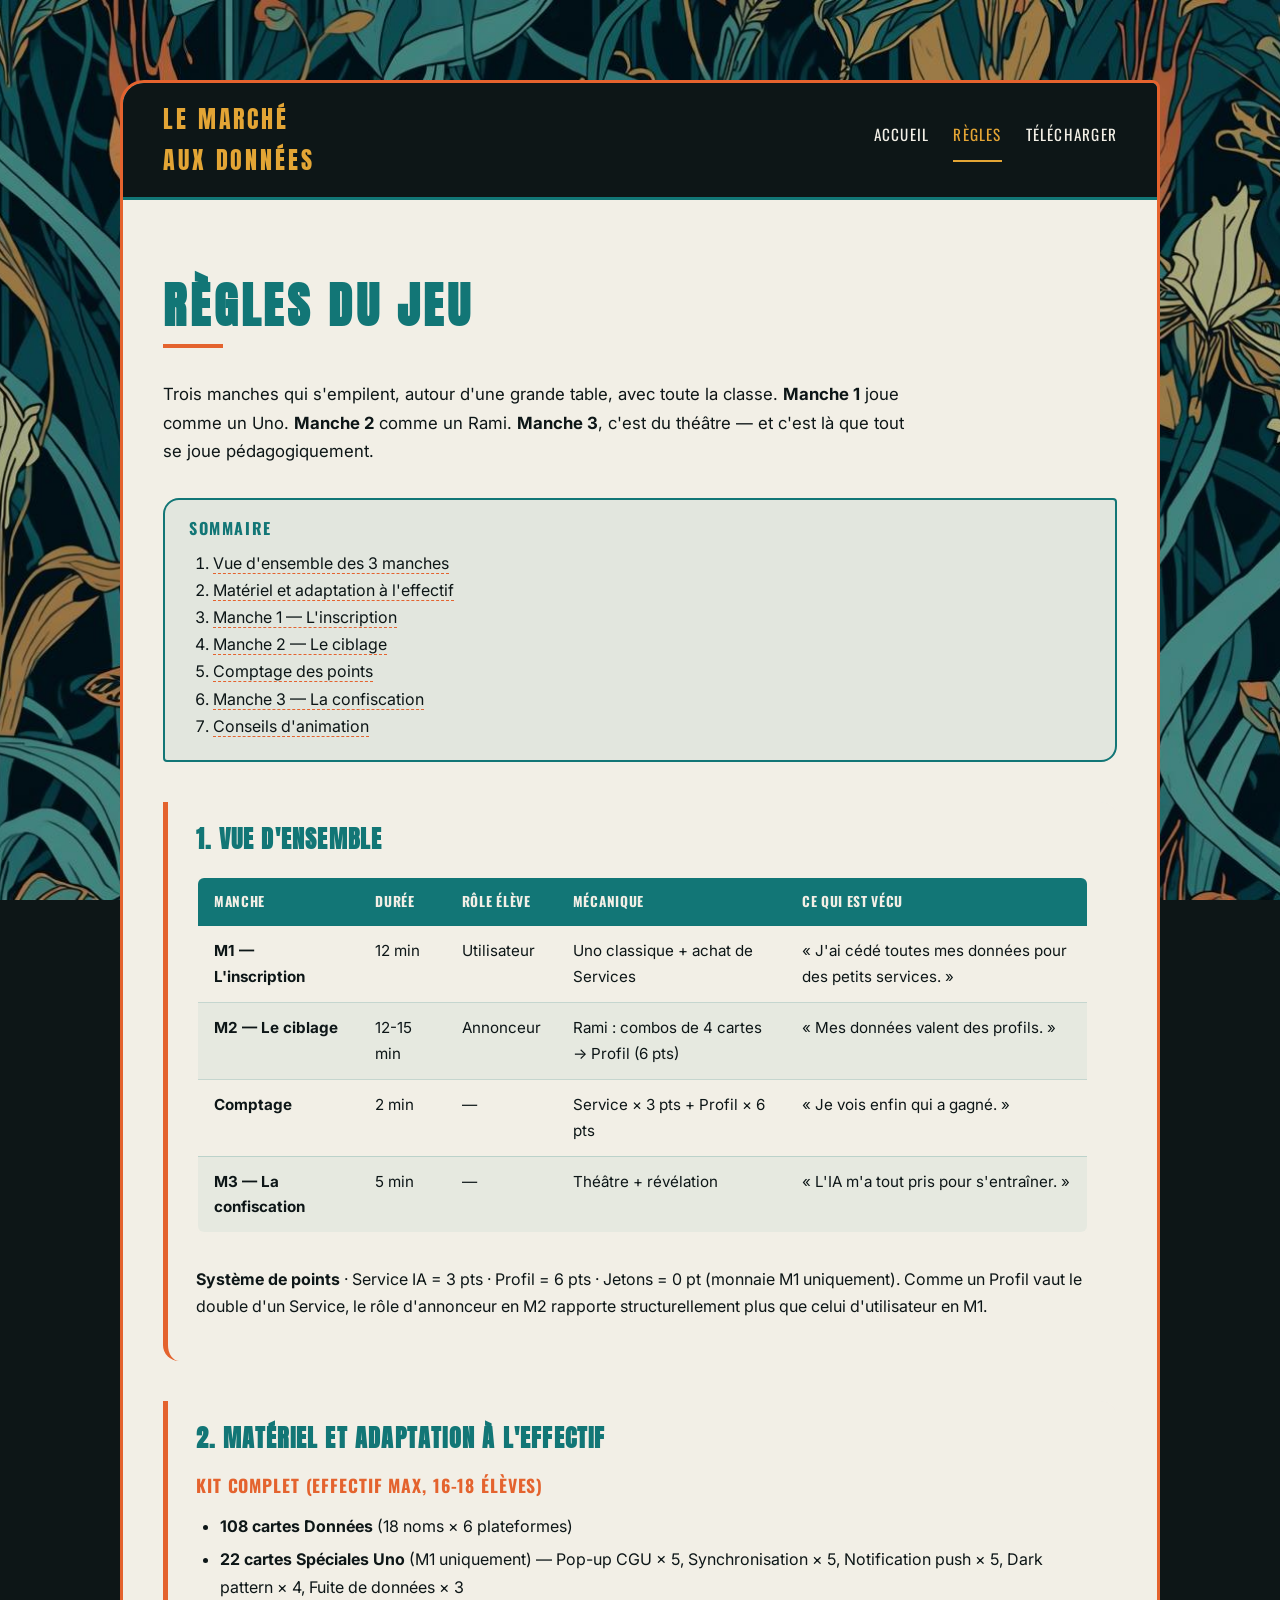
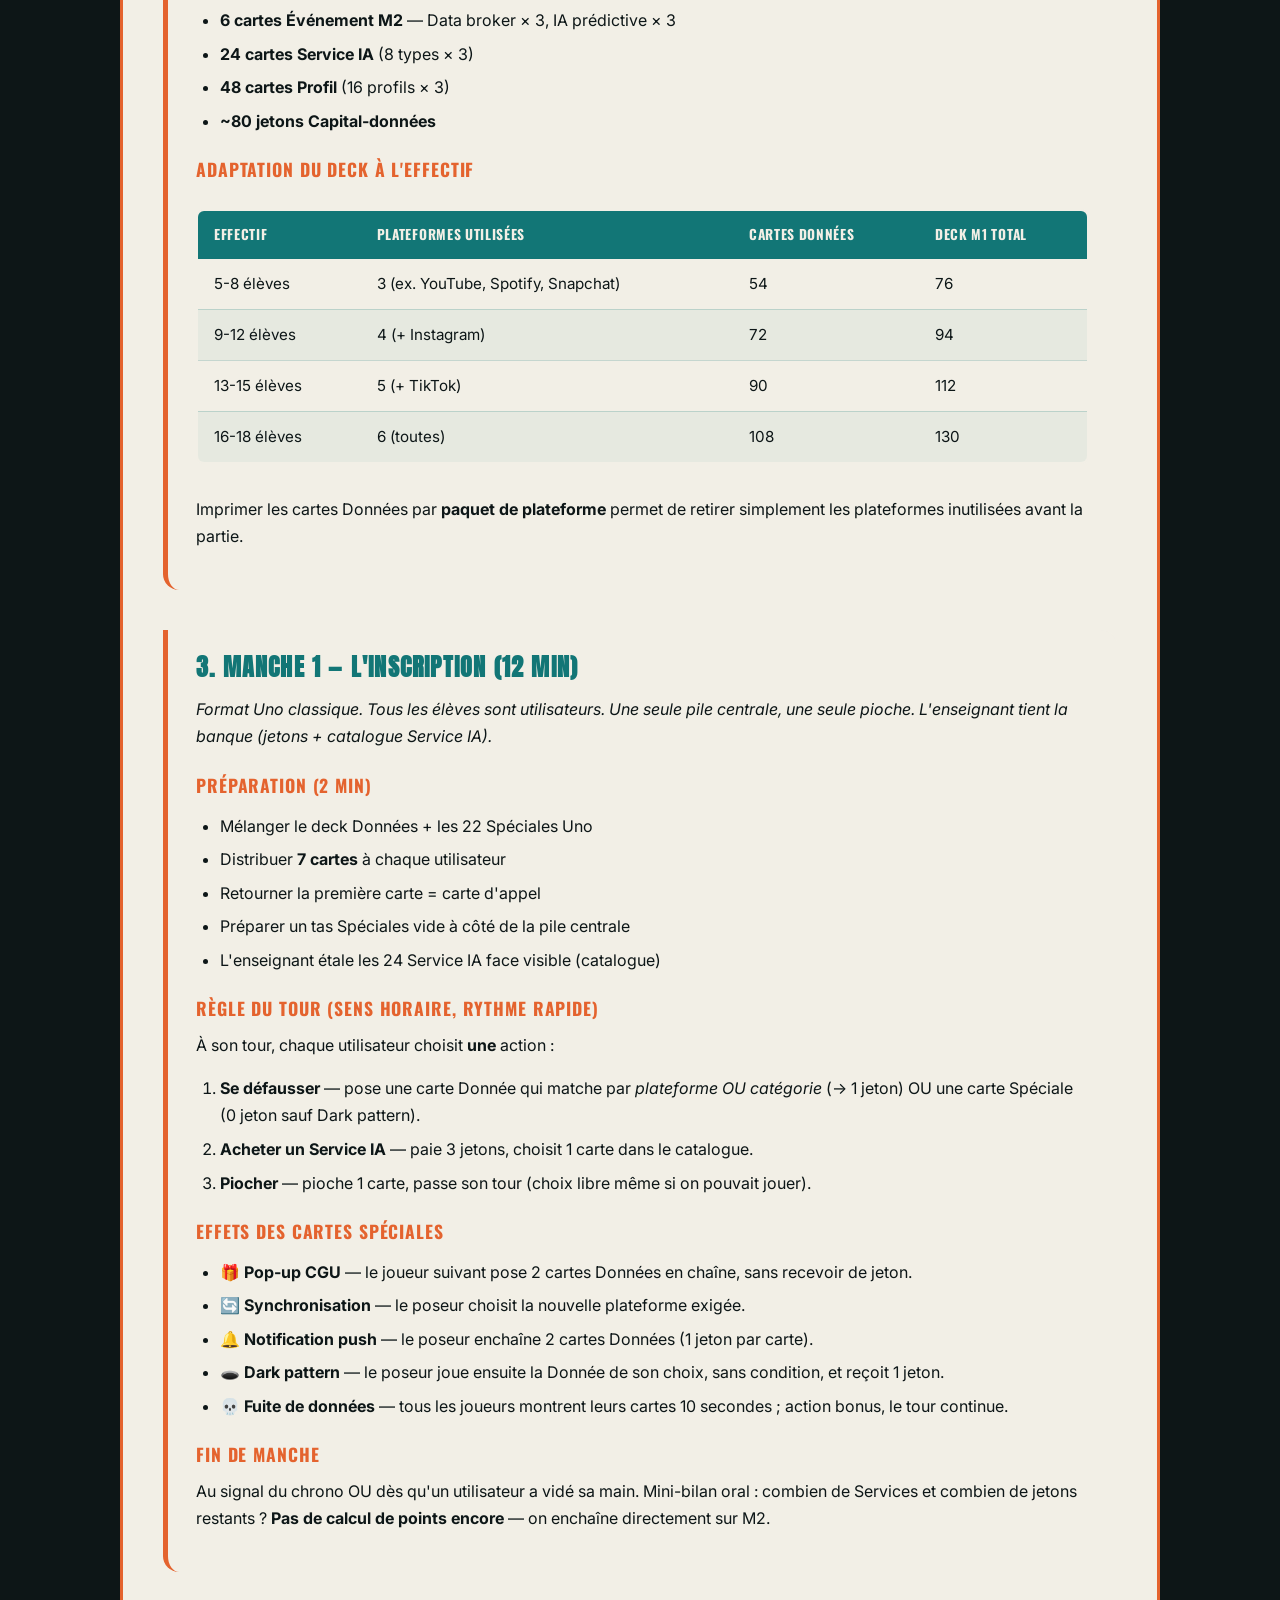
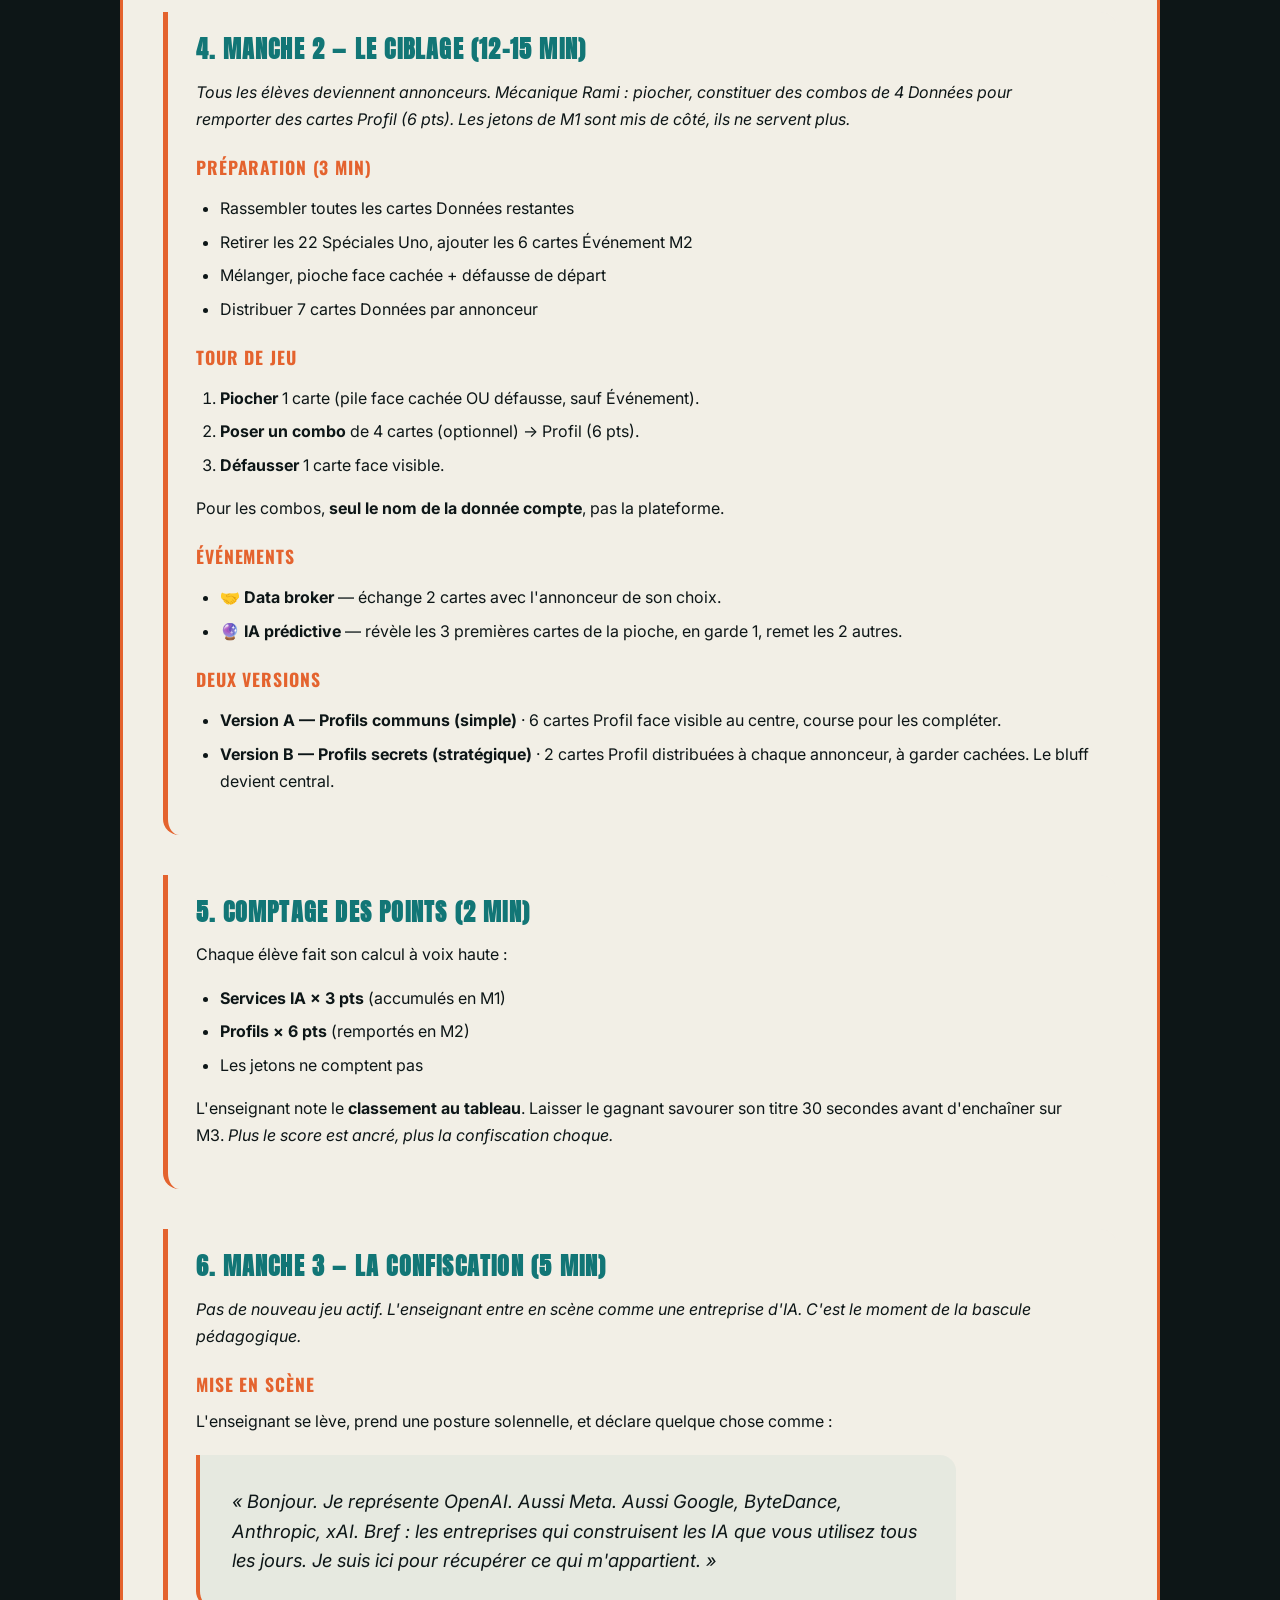
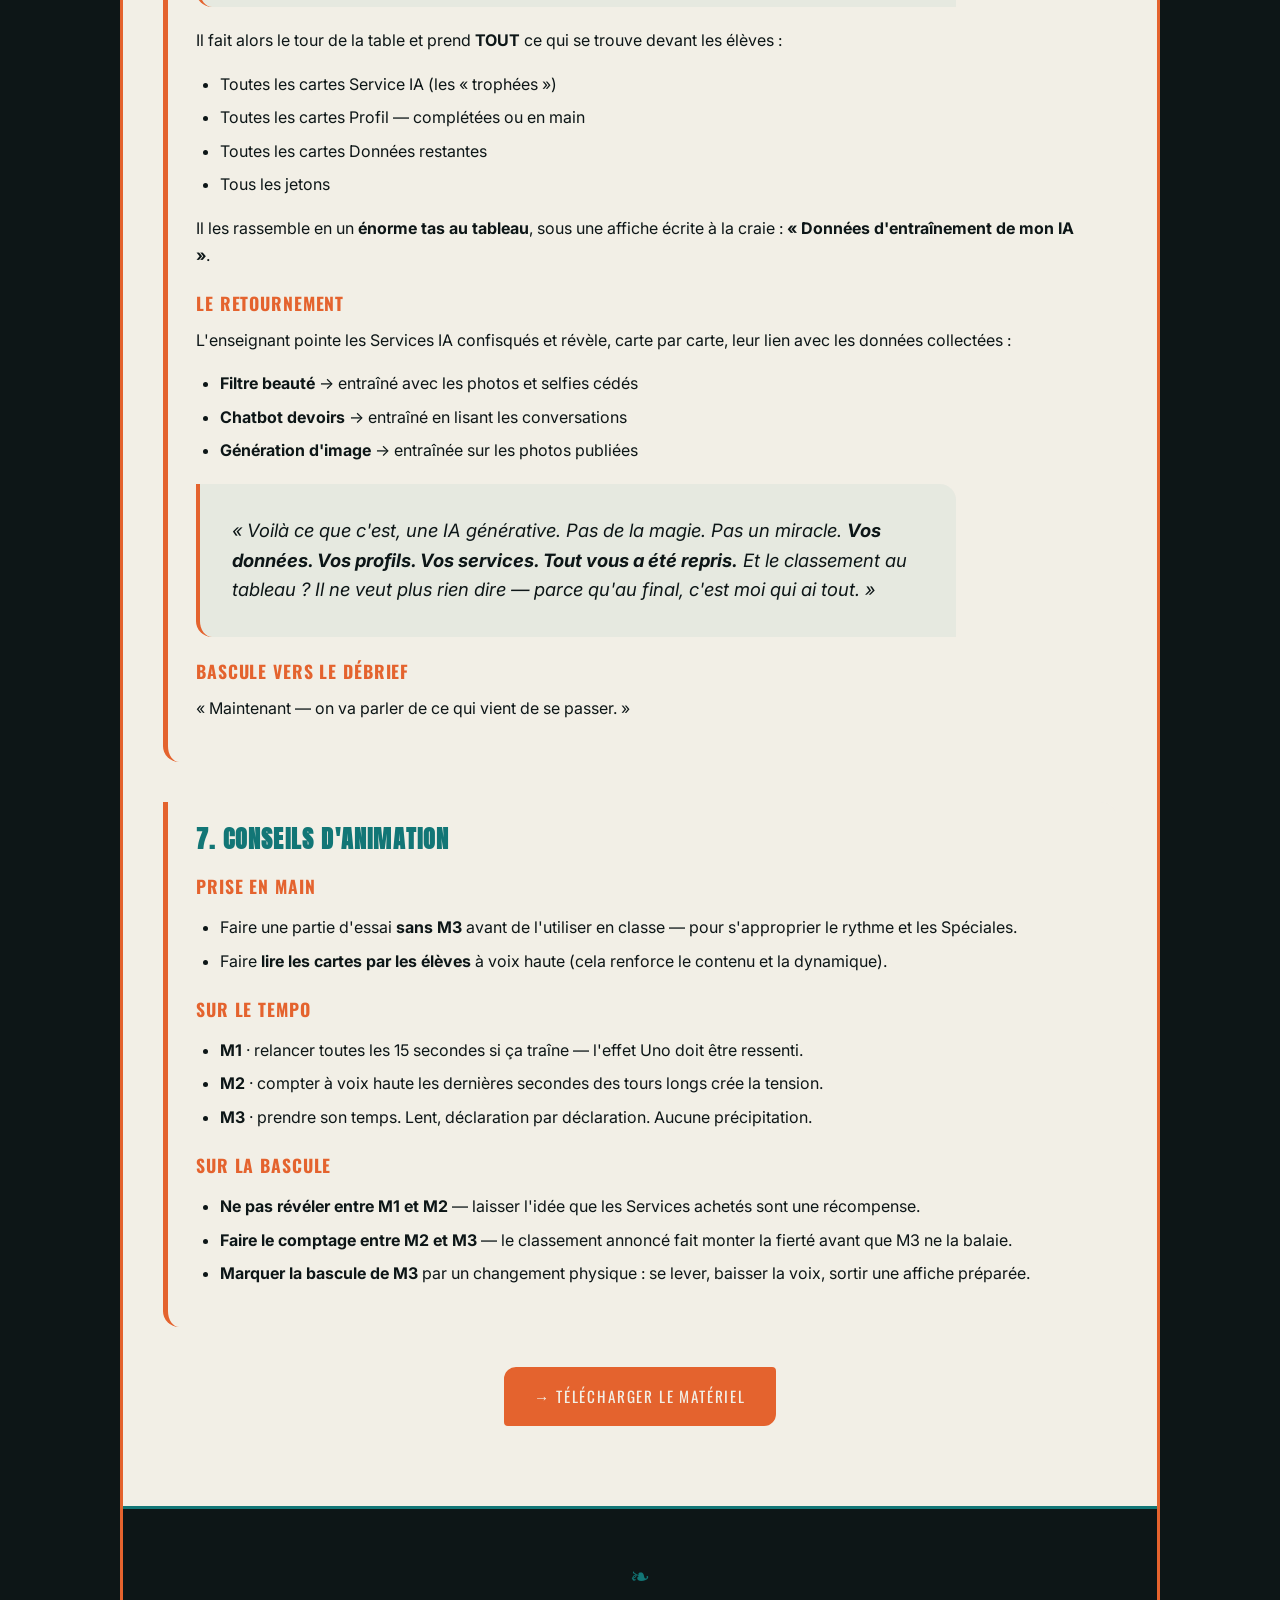
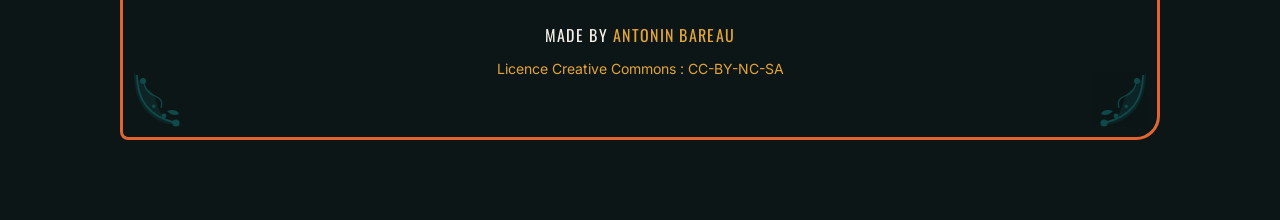
==== regles.html @ 691583ef "Initial commit — site vitrine Le marché aux données Site statique HTML/CSS/JS pour partager le jeu p" ====
<!DOCTYPE html>
<html lang="fr">
<head>
  <meta charset="UTF-8">
  <meta name="viewport" content="width=device-width, initial-scale=1.0">
  <title>Règles — Le marché aux données</title>
  <meta name="description" content="Règles complètes des 3 manches du jeu Le marché aux données : inscription, ciblage, confiscation.">
  <meta name="theme-color" content="#127676">
  <link rel="stylesheet" href="assets/css/style.css">
</head>
<body>

<div class="page-frame">

  <svg class="corner-flourish top-left" viewBox="0 0 100 100" fill="currentColor"><path d="M5,95 Q5,5 95,5 Q70,5 55,20 C40,35 45,55 30,65 Q15,75 5,95 Z" opacity="0.3"/><path d="M10,90 Q10,25 75,10" fill="none" stroke="currentColor" stroke-width="3"/><circle cx="75" cy="10" r="6"/><circle cx="55" cy="22" r="4"/><circle cx="38" cy="38" r="3"/><path d="M20,80 Q25,60 40,55 Q55,50 50,35" fill="none" stroke="currentColor" stroke-width="2"/><circle cx="20" cy="80" r="5"/><path d="M60,30 Q70,20 80,25 Q75,35 60,30 Z"/></svg>
  <svg class="corner-flourish top-right" viewBox="0 0 100 100" fill="currentColor"><path d="M5,95 Q5,5 95,5 Q70,5 55,20 C40,35 45,55 30,65 Q15,75 5,95 Z" opacity="0.3"/><path d="M10,90 Q10,25 75,10" fill="none" stroke="currentColor" stroke-width="3"/><circle cx="75" cy="10" r="6"/><circle cx="55" cy="22" r="4"/><circle cx="38" cy="38" r="3"/><path d="M20,80 Q25,60 40,55 Q55,50 50,35" fill="none" stroke="currentColor" stroke-width="2"/><circle cx="20" cy="80" r="5"/><path d="M60,30 Q70,20 80,25 Q75,35 60,30 Z"/></svg>
  <svg class="corner-flourish bottom-left" viewBox="0 0 100 100" fill="currentColor"><path d="M5,95 Q5,5 95,5 Q70,5 55,20 C40,35 45,55 30,65 Q15,75 5,95 Z" opacity="0.3"/><path d="M10,90 Q10,25 75,10" fill="none" stroke="currentColor" stroke-width="3"/><circle cx="75" cy="10" r="6"/><circle cx="55" cy="22" r="4"/><circle cx="38" cy="38" r="3"/><path d="M20,80 Q25,60 40,55 Q55,50 50,35" fill="none" stroke="currentColor" stroke-width="2"/><circle cx="20" cy="80" r="5"/><path d="M60,30 Q70,20 80,25 Q75,35 60,30 Z"/></svg>
  <svg class="corner-flourish bottom-right" viewBox="0 0 100 100" fill="currentColor"><path d="M5,95 Q5,5 95,5 Q70,5 55,20 C40,35 45,55 30,65 Q15,75 5,95 Z" opacity="0.3"/><path d="M10,90 Q10,25 75,10" fill="none" stroke="currentColor" stroke-width="3"/><circle cx="75" cy="10" r="6"/><circle cx="55" cy="22" r="4"/><circle cx="38" cy="38" r="3"/><path d="M20,80 Q25,60 40,55 Q55,50 50,35" fill="none" stroke="currentColor" stroke-width="2"/><circle cx="20" cy="80" r="5"/><path d="M60,30 Q70,20 80,25 Q75,35 60,30 Z"/></svg>

  <header class="retro-header">
    <div class="retro-logo"><a href="index.html">Le marché<br>aux données</a></div>
    <nav class="retro-nav-links">
      <a href="index.html" class="retro-nav-link">Accueil</a>
      <a href="regles.html" class="retro-nav-link active">Règles</a>
      <a href="telechargements.html" class="retro-nav-link">Télécharger</a>
    </nav>
    <button class="retro-nav-burger" aria-label="Menu" aria-expanded="false">
      <span></span><span></span><span></span>
    </button>
    <nav class="retro-nav-mobile">
      <a href="index.html" class="retro-nav-link">Accueil</a>
      <a href="regles.html" class="retro-nav-link active">Règles</a>
      <a href="telechargements.html" class="retro-nav-link">Télécharger</a>
    </nav>
  </header>

  <section class="retro-section-light">
    <div class="retro-section-inner">
      <h2 class="retro-section-title">Règles du jeu</h2>
      <p style="max-width: 760px; font-size: 1.05rem;">Trois manches qui s'empilent, autour d'une grande table, avec toute la classe. <strong>Manche&nbsp;1</strong> joue comme un Uno. <strong>Manche&nbsp;2</strong> comme un Rami. <strong>Manche&nbsp;3</strong>, c'est du théâtre — et c'est là que tout se joue pédagogiquement.</p>

      <nav class="rules-toc" aria-label="Sommaire">
        <h3>Sommaire</h3>
        <ol>
          <li><a href="#vue-ensemble">Vue d'ensemble des 3 manches</a></li>
          <li><a href="#materiel">Matériel et adaptation à l'effectif</a></li>
          <li><a href="#m1">Manche 1 — L'inscription</a></li>
          <li><a href="#m2">Manche 2 — Le ciblage</a></li>
          <li><a href="#comptage">Comptage des points</a></li>
          <li><a href="#m3">Manche 3 — La confiscation</a></li>
          <li><a href="#conseils">Conseils d'animation</a></li>
        </ol>
      </nav>

      <!-- Vue d'ensemble -->
      <div class="rules-block" id="vue-ensemble">
        <h3>1. Vue d'ensemble</h3>
        <div class="retro-table-wrap">
          <table class="retro-table">
            <thead>
              <tr><th>Manche</th><th>Durée</th><th>Rôle élève</th><th>Mécanique</th><th>Ce qui est vécu</th></tr>
            </thead>
            <tbody>
              <tr><td><strong>M1 — L'inscription</strong></td><td>12 min</td><td>Utilisateur</td><td>Uno classique + achat de Services</td><td>« J'ai cédé toutes mes données pour des petits services. »</td></tr>
              <tr><td><strong>M2 — Le ciblage</strong></td><td>12-15 min</td><td>Annonceur</td><td>Rami : combos de 4 cartes → Profil (6 pts)</td><td>« Mes données valent des profils. »</td></tr>
              <tr><td><strong>Comptage</strong></td><td>2 min</td><td>—</td><td>Service × 3 pts + Profil × 6 pts</td><td>« Je vois enfin qui a gagné. »</td></tr>
              <tr><td><strong>M3 — La confiscation</strong></td><td>5 min</td><td>—</td><td>Théâtre + révélation</td><td>« L'IA m'a tout pris pour s'entraîner. »</td></tr>
            </tbody>
          </table>
        </div>
        <p><strong>Système de points</strong> · Service IA = 3 pts · Profil = 6 pts · Jetons = 0 pt (monnaie M1 uniquement). Comme un Profil vaut le double d'un Service, le rôle d'annonceur en M2 rapporte structurellement plus que celui d'utilisateur en M1.</p>
      </div>

      <!-- Matériel -->
      <div class="rules-block" id="materiel">
        <h3>2. Matériel et adaptation à l'effectif</h3>
        <h4>Kit complet (effectif max, 16-18 élèves)</h4>
        <ul>
          <li><strong>108 cartes Données</strong> (18 noms × 6 plateformes)</li>
          <li><strong>22 cartes Spéciales Uno</strong> (M1 uniquement) — Pop-up CGU × 5, Synchronisation × 5, Notification push × 5, Dark pattern × 4, Fuite de données × 3</li>
          <li><strong>6 cartes Événement M2</strong> — Data broker × 3, IA prédictive × 3</li>
          <li><strong>24 cartes Service IA</strong> (8 types × 3)</li>
          <li><strong>48 cartes Profil</strong> (16 profils × 3)</li>
          <li><strong>~80 jetons Capital-données</strong></li>
        </ul>

        <h4>Adaptation du deck à l'effectif</h4>
        <div class="retro-table-wrap">
          <table class="retro-table">
            <thead><tr><th>Effectif</th><th>Plateformes utilisées</th><th>Cartes Données</th><th>Deck M1 total</th></tr></thead>
            <tbody>
              <tr><td>5-8 élèves</td><td>3 (ex. YouTube, Spotify, Snapchat)</td><td>54</td><td>76</td></tr>
              <tr><td>9-12 élèves</td><td>4 (+ Instagram)</td><td>72</td><td>94</td></tr>
              <tr><td>13-15 élèves</td><td>5 (+ TikTok)</td><td>90</td><td>112</td></tr>
              <tr><td>16-18 élèves</td><td>6 (toutes)</td><td>108</td><td>130</td></tr>
            </tbody>
          </table>
        </div>
        <p>Imprimer les cartes Données par <strong>paquet de plateforme</strong> permet de retirer simplement les plateformes inutilisées avant la partie.</p>
      </div>

      <!-- M1 -->
      <div class="rules-block" id="m1">
        <h3>3. Manche 1 — L'inscription (12 min)</h3>
        <p><em>Format Uno classique. Tous les élèves sont utilisateurs. Une seule pile centrale, une seule pioche. L'enseignant tient la banque (jetons + catalogue Service IA).</em></p>

        <h4>Préparation (2 min)</h4>
        <ul>
          <li>Mélanger le deck Données + les 22 Spéciales Uno</li>
          <li>Distribuer <strong>7 cartes</strong> à chaque utilisateur</li>
          <li>Retourner la première carte = carte d'appel</li>
          <li>Préparer un tas Spéciales vide à côté de la pile centrale</li>
          <li>L'enseignant étale les 24 Service IA face visible (catalogue)</li>
        </ul>

        <h4>Règle du tour (sens horaire, rythme rapide)</h4>
        <p>À son tour, chaque utilisateur choisit <strong>une</strong> action :</p>
        <ol>
          <li><strong>Se défausser</strong> — pose une carte Donnée qui matche par <em>plateforme OU catégorie</em> (→ 1 jeton) OU une carte Spéciale (0 jeton sauf Dark pattern).</li>
          <li><strong>Acheter un Service IA</strong> — paie 3 jetons, choisit 1 carte dans le catalogue.</li>
          <li><strong>Piocher</strong> — pioche 1 carte, passe son tour (choix libre même si on pouvait jouer).</li>
        </ol>

        <h4>Effets des cartes Spéciales</h4>
        <ul>
          <li><strong>🎁 Pop-up CGU</strong> — le joueur suivant pose 2 cartes Données en chaîne, sans recevoir de jeton.</li>
          <li><strong>🔄 Synchronisation</strong> — le poseur choisit la nouvelle plateforme exigée.</li>
          <li><strong>🔔 Notification push</strong> — le poseur enchaîne 2 cartes Données (1 jeton par carte).</li>
          <li><strong>🕳️ Dark pattern</strong> — le poseur joue ensuite la Donnée de son choix, sans condition, et reçoit 1 jeton.</li>
          <li><strong>💀 Fuite de données</strong> — tous les joueurs montrent leurs cartes 10 secondes ; action bonus, le tour continue.</li>
        </ul>

        <h4>Fin de manche</h4>
        <p>Au signal du chrono OU dès qu'un utilisateur a vidé sa main. Mini-bilan oral : combien de Services et combien de jetons restants ? <strong>Pas de calcul de points encore</strong> — on enchaîne directement sur M2.</p>
      </div>

      <!-- M2 -->
      <div class="rules-block" id="m2">
        <h3>4. Manche 2 — Le ciblage (12-15 min)</h3>
        <p><em>Tous les élèves deviennent annonceurs. Mécanique Rami : piocher, constituer des combos de 4 Données pour remporter des cartes Profil (6 pts). Les jetons de M1 sont mis de côté, ils ne servent plus.</em></p>

        <h4>Préparation (3 min)</h4>
        <ul>
          <li>Rassembler toutes les cartes Données restantes</li>
          <li>Retirer les 22 Spéciales Uno, ajouter les 6 cartes Événement M2</li>
          <li>Mélanger, pioche face cachée + défausse de départ</li>
          <li>Distribuer 7 cartes Données par annonceur</li>
        </ul>

        <h4>Tour de jeu</h4>
        <ol>
          <li><strong>Piocher</strong> 1 carte (pile face cachée OU défausse, sauf Événement).</li>
          <li><strong>Poser un combo</strong> de 4 cartes (optionnel) → Profil (6 pts).</li>
          <li><strong>Défausser</strong> 1 carte face visible.</li>
        </ol>
        <p>Pour les combos, <strong>seul le nom de la donnée compte</strong>, pas la plateforme.</p>

        <h4>Événements</h4>
        <ul>
          <li><strong>🤝 Data broker</strong> — échange 2 cartes avec l'annonceur de son choix.</li>
          <li><strong>🔮 IA prédictive</strong> — révèle les 3 premières cartes de la pioche, en garde 1, remet les 2 autres.</li>
        </ul>

        <h4>Deux versions</h4>
        <ul>
          <li><strong>Version A — Profils communs (simple)</strong> · 6 cartes Profil face visible au centre, course pour les compléter.</li>
          <li><strong>Version B — Profils secrets (stratégique)</strong> · 2 cartes Profil distribuées à chaque annonceur, à garder cachées. Le bluff devient central.</li>
        </ul>
      </div>

      <!-- Comptage -->
      <div class="rules-block" id="comptage">
        <h3>5. Comptage des points (2 min)</h3>
        <p>Chaque élève fait son calcul à voix haute :</p>
        <ul>
          <li><strong>Services IA × 3 pts</strong> (accumulés en M1)</li>
          <li><strong>Profils × 6 pts</strong> (remportés en M2)</li>
          <li>Les jetons ne comptent pas</li>
        </ul>
        <p>L'enseignant note le <strong>classement au tableau</strong>. Laisser le gagnant savourer son titre 30 secondes avant d'enchaîner sur M3. <em>Plus le score est ancré, plus la confiscation choque.</em></p>
      </div>

      <!-- M3 -->
      <div class="rules-block" id="m3">
        <h3>6. Manche 3 — La confiscation (5 min)</h3>
        <p><em>Pas de nouveau jeu actif. L'enseignant entre en scène comme une entreprise d'IA. C'est le moment de la bascule pédagogique.</em></p>

        <h4>Mise en scène</h4>
        <p>L'enseignant se lève, prend une posture solennelle, et déclare quelque chose comme :</p>
        <blockquote class="retro-quote" style="margin: 1.25rem 0;">« Bonjour. Je représente OpenAI. Aussi Meta. Aussi Google, ByteDance, Anthropic, xAI. Bref : les entreprises qui construisent les IA que vous utilisez tous les jours. Je suis ici pour récupérer ce qui m'appartient. »</blockquote>

        <p>Il fait alors le tour de la table et prend <strong>TOUT</strong> ce qui se trouve devant les élèves :</p>
        <ul>
          <li>Toutes les cartes Service IA (les « trophées »)</li>
          <li>Toutes les cartes Profil — complétées ou en main</li>
          <li>Toutes les cartes Données restantes</li>
          <li>Tous les jetons</li>
        </ul>
        <p>Il les rassemble en un <strong>énorme tas au tableau</strong>, sous une affiche écrite à la craie : <strong>« Données d'entraînement de mon IA »</strong>.</p>

        <h4>Le retournement</h4>
        <p>L'enseignant pointe les Services IA confisqués et révèle, carte par carte, leur lien avec les données collectées :</p>
        <ul>
          <li><strong>Filtre beauté</strong> → entraîné avec les photos et selfies cédés</li>
          <li><strong>Chatbot devoirs</strong> → entraîné en lisant les conversations</li>
          <li><strong>Génération d'image</strong> → entraînée sur les photos publiées</li>
        </ul>
        <blockquote class="retro-quote" style="margin: 1.25rem 0;">« Voilà ce que c'est, une IA générative. Pas de la magie. Pas un miracle. <strong>Vos données. Vos profils. Vos services. Tout vous a été repris.</strong> Et le classement au tableau ? Il ne veut plus rien dire — parce qu'au final, c'est moi qui ai tout. »</blockquote>

        <h4>Bascule vers le débrief</h4>
        <p>« Maintenant — on va parler de ce qui vient de se passer. »</p>
      </div>

      <!-- Conseils -->
      <div class="rules-block" id="conseils">
        <h3>7. Conseils d'animation</h3>
        <h4>Prise en main</h4>
        <ul>
          <li>Faire une partie d'essai <strong>sans M3</strong> avant de l'utiliser en classe — pour s'approprier le rythme et les Spéciales.</li>
          <li>Faire <strong>lire les cartes par les élèves</strong> à voix haute (cela renforce le contenu et la dynamique).</li>
        </ul>
        <h4>Sur le tempo</h4>
        <ul>
          <li><strong>M1</strong> · relancer toutes les 15 secondes si ça traîne — l'effet Uno doit être ressenti.</li>
          <li><strong>M2</strong> · compter à voix haute les dernières secondes des tours longs crée la tension.</li>
          <li><strong>M3</strong> · prendre son temps. Lent, déclaration par déclaration. Aucune précipitation.</li>
        </ul>
        <h4>Sur la bascule</h4>
        <ul>
          <li><strong>Ne pas révéler entre M1 et M2</strong> — laisser l'idée que les Services achetés sont une récompense.</li>
          <li><strong>Faire le comptage entre M2 et M3</strong> — le classement annoncé fait monter la fierté avant que M3 ne la balaie.</li>
          <li><strong>Marquer la bascule de M3</strong> par un changement physique : se lever, baisser la voix, sortir une affiche préparée.</li>
        </ul>
      </div>

      <div class="text-center mt-2">
        <a href="telechargements.html" class="retro-btn">→ Télécharger le matériel</a>
      </div>

    </div>
  </section>

  <footer class="retro-footer">
    <p class="retro-footer-ornament">❧</p>
    <p class="retro-footer-credit">
      Made by <a href="https://www.linkedin.com/in/antonin-bareau/" target="_blank" rel="noopener noreferrer" class="retro-footer-link">Antonin Bareau</a>
    </p>
    <p class="retro-footer-licence">
      <a href="https://creativecommons.org/licenses/by-nc-sa/4.0/" target="_blank" rel="noopener noreferrer" class="retro-footer-link">Licence Creative Commons : CC-BY-NC-SA</a>
    </p>
  </footer>

</div>

<script src="assets/js/main.js"></script>
</body>
</html>
---- assets/css/style.css ----
/* ===========================================================
   Le marché aux données — charte rétrofuturiste (Antonin Bareau)
   =========================================================== */

@import url('https://fonts.googleapis.com/css2?family=Anton&family=Oswald:wght@400;700&family=Inter:wght@400;600&display=swap');

:root {
  --retro-teal:   #127676;
  --retro-orange: #E4632E;
  --retro-jaune:  #E3A535;
  --retro-ink:    #0D1617;
  --retro-paper:  #F2EFE6;
}

* { box-sizing: border-box; margin: 0; padding: 0; }

html { scroll-behavior: smooth; }

body {
  font-family: 'Inter', system-ui, sans-serif;
  font-size: 1rem;
  line-height: 1.7;
  color: var(--retro-ink);
  background-color: var(--retro-ink);
  background-image: url('../img/fond_art_nouveau.jpg');
  background-size: cover;
  background-position: center;
  background-attachment: fixed;
  min-height: 100vh;
}

h1, h2, h3 {
  font-family: 'Anton', 'Oswald', sans-serif;
  text-transform: uppercase;
  letter-spacing: 0.08em;
  line-height: 1.1;
}

a { color: var(--retro-orange); text-decoration: none; }
a:hover { color: var(--retro-jaune); }

p { margin-bottom: 1rem; }

button, a, [role="button"] { min-height: 44px; }

/* ===== Page frame ===== */
.page-frame {
  position: relative;
  background: var(--retro-paper);
  border: 3px solid var(--retro-orange);
  box-shadow: inset 0 0 0 2px var(--retro-teal);
  border-radius: 24px 8px 24px 8px;
  margin: 16px;
  overflow: clip;
}

@media (min-width: 640px) {
  .page-frame { margin: 40px; }
}
@media (min-width: 1024px) {
  .page-frame { margin: 80px 120px; }
}

/* Coins ornés — variante B (Floral Nouveau) */
.corner-flourish {
  position: absolute;
  color: var(--retro-teal);
  opacity: 0.55;
  pointer-events: none;
  width: 36px;
  height: 36px;
  z-index: 2;
}
.corner-flourish.top-left  { top: 8px; left: 8px; }
.corner-flourish.top-right { top: 8px; right: 8px; transform: scaleX(-1); }
.corner-flourish.bottom-left  { bottom: 8px; left: 8px; transform: scaleY(-1); }
.corner-flourish.bottom-right { bottom: 8px; right: 8px; transform: scale(-1); }

@media (min-width: 640px) { .corner-flourish { width: 48px; height: 48px; } }
@media (min-width: 1024px) { .corner-flourish { width: 60px; height: 60px; } }

/* ===== Header sticky ===== */
.retro-header {
  position: sticky;
  top: 0;
  z-index: 100;
  background: var(--retro-ink);
  border-bottom: 3px solid var(--retro-teal);
  padding: 1rem 1.25rem;
  display: flex;
  justify-content: space-between;
  align-items: center;
  flex-wrap: wrap;
  gap: 0.75rem;
}

.retro-logo {
  font-family: 'Anton', sans-serif;
  font-size: 1.25rem;
  color: var(--retro-jaune);
  text-transform: uppercase;
  letter-spacing: 0.12em;
}
.retro-logo a { color: inherit; }

.retro-nav-links {
  display: none;
  gap: 1.5rem;
  align-items: center;
}
.retro-nav-link {
  color: var(--retro-paper);
  font-family: 'Oswald', sans-serif;
  text-transform: uppercase;
  letter-spacing: 0.08em;
  font-size: 0.95rem;
  border-bottom: 2px solid transparent;
  padding: 0.25rem 0;
  transition: color 0.2s, border-color 0.2s;
}
.retro-nav-link:hover,
.retro-nav-link.active { color: var(--retro-jaune); border-bottom-color: var(--retro-jaune); }

.retro-nav-burger {
  display: flex;
  flex-direction: column;
  justify-content: space-around;
  width: 44px;
  height: 44px;
  background: transparent;
  border: 2px solid var(--retro-teal);
  border-radius: 6px;
  padding: 8px;
  cursor: pointer;
}
.retro-nav-burger span {
  display: block;
  height: 2px;
  background: var(--retro-jaune);
  border-radius: 2px;
}

.retro-nav-mobile {
  display: none;
  flex-direction: column;
  width: 100%;
  margin-top: 0.75rem;
  gap: 0.75rem;
  padding-top: 0.75rem;
  border-top: 1px solid rgba(242,239,230,0.15);
}
.retro-nav-mobile.open { display: flex; }
.retro-nav-mobile .retro-nav-link {
  display: block;
  font-size: 1.1rem;
}

@media (min-width: 768px) {
  .retro-header { padding: 1rem 2.5rem; }
  .retro-logo { font-size: 1.5rem; }
  .retro-nav-links { display: flex; }
  .retro-nav-burger, .retro-nav-mobile { display: none !important; }
}

/* ===== Hero ===== */
.retro-hero {
  background: var(--retro-ink);
  color: var(--retro-paper);
  padding: 3rem 1.25rem;
  position: relative;
  overflow: hidden;
}

.retro-hero-inner {
  display: grid;
  grid-template-columns: 1fr;
  gap: 2.5rem;
  align-items: center;
  max-width: 1200px;
  margin: 0 auto;
}

.retro-hero-eyebrow {
  font-family: 'Oswald', sans-serif;
  color: var(--retro-jaune);
  text-transform: uppercase;
  letter-spacing: 0.2em;
  font-size: 0.875rem;
  margin-bottom: 1rem;
}

.retro-hero-title {
  font-family: 'Anton', sans-serif;
  font-size: clamp(2.5rem, 8vw, 5rem);
  color: var(--retro-paper);
  line-height: 1.05;
  margin-bottom: 1.5rem;
  text-transform: uppercase;
  letter-spacing: 0.05em;
}
.retro-hero-title span { color: var(--retro-orange); }

.retro-hero-sub {
  font-size: 1.15rem;
  color: rgba(242,239,230,0.85);
  margin-bottom: 2rem;
  max-width: 36rem;
}

.retro-hero-visual {
  display: flex;
  justify-content: center;
  align-items: center;
  padding: 1rem;
}
.retro-hero-visual svg {
  width: 100%;
  max-width: 380px;
  height: auto;
}

@media (min-width: 1024px) {
  .retro-hero { padding: 5rem 2.5rem; min-height: 70vh; }
  .retro-hero-inner { grid-template-columns: 1fr 1fr; gap: 4rem; }
  .retro-hero-visual { order: -1; }
}

/* ===== Buttons ===== */
.retro-btn {
  display: inline-block;
  font-family: 'Oswald', sans-serif;
  text-transform: uppercase;
  letter-spacing: 0.12em;
  font-size: 0.95rem;
  padding: 0.9rem 1.75rem;
  border-radius: 12px 4px 12px 4px;
  border: 2px solid var(--retro-orange);
  background: var(--retro-orange);
  color: var(--retro-paper);
  cursor: pointer;
  transition: transform 0.2s, box-shadow 0.2s, background 0.2s;
}
.retro-btn:hover {
  background: var(--retro-jaune);
  border-color: var(--retro-jaune);
  color: var(--retro-ink);
  transform: translateY(-2px);
  box-shadow: 0 8px 20px rgba(228,99,46,0.3);
}
.retro-btn-secondary {
  background: transparent;
  color: var(--retro-paper);
}
.retro-btn-secondary:hover {
  background: var(--retro-paper);
  color: var(--retro-ink);
}

/* ===== Sections ===== */
.retro-section-light { background: var(--retro-paper); padding: 4rem 1.25rem; }
.retro-section-dark  { background: var(--retro-ink); padding: 4rem 1.25rem; color: var(--retro-paper); }

@media (min-width: 1024px) {
  .retro-section-light, .retro-section-dark { padding: 5rem 2.5rem; }
}

.retro-section-inner { max-width: 1100px; margin: 0 auto; }

.retro-section-title {
  font-family: 'Anton', sans-serif;
  font-size: clamp(1.8rem, 5vw, 3rem);
  text-transform: uppercase;
  letter-spacing: 0.08em;
  margin-bottom: 2rem;
  position: relative;
  color: var(--retro-teal);
}
.retro-section-dark .retro-section-title { color: var(--retro-jaune); }
.retro-section-title::after {
  content: '';
  display: block;
  width: 60px;
  height: 4px;
  background: var(--retro-orange);
  margin-top: 0.75rem;
}

/* ===== Cards ===== */
.cards-grid {
  display: grid;
  grid-template-columns: 1fr;
  gap: 1.25rem;
  margin-top: 2rem;
}
@media (min-width: 640px) {
  .cards-grid { grid-template-columns: repeat(2, 1fr); }
}
@media (min-width: 1024px) {
  .cards-grid { grid-template-columns: repeat(3, 1fr); gap: 1.75rem; }
}

.retro-card-secondary {
  background: var(--retro-paper);
  border: 3px solid var(--retro-teal);
  border-radius: 8px 24px 8px 24px;
  box-shadow: inset 0 0 0 2px var(--retro-orange);
  padding: 1.75rem;
  transition: transform 0.25s ease, box-shadow 0.25s ease;
  color: var(--retro-ink);
}
.retro-card-secondary:hover {
  transform: translateY(-4px);
  box-shadow: inset 0 0 0 2px var(--retro-orange), 0 12px 32px rgba(18,118,118,0.25);
}
.retro-card-secondary h3 {
  font-family: 'Oswald', sans-serif;
  color: var(--retro-orange);
  font-size: 1.35rem;
  margin-bottom: 0.75rem;
  letter-spacing: 0.05em;
}

.retro-card-tertiary {
  background: var(--retro-paper);
  border: 2px solid var(--retro-teal);
  border-radius: 12px 4px 12px 4px;
  box-shadow: inset 0 0 0 1px var(--retro-orange);
  padding: 1rem 1.25rem;
  color: var(--retro-ink);
}

/* ===== Citation ===== */
.retro-quote {
  margin: 3rem auto 0;
  max-width: 760px;
  padding: 2rem;
  border-left: 4px solid var(--retro-orange);
  background: rgba(18,118,118,0.05);
  font-family: 'Inter', sans-serif;
  font-size: 1.15rem;
  font-style: italic;
  line-height: 1.6;
  color: var(--retro-ink);
  border-radius: 0 16px 0 16px;
}
.retro-section-dark .retro-quote {
  color: var(--retro-paper);
  background: rgba(228,99,46,0.08);
}
.retro-quote cite {
  display: block;
  margin-top: 1rem;
  font-family: 'Oswald', sans-serif;
  font-style: normal;
  text-transform: uppercase;
  letter-spacing: 0.08em;
  font-size: 0.9rem;
  color: var(--retro-teal);
}

/* ===== Bio ===== */
.retro-bio {
  max-width: 760px;
  margin: 0 auto;
  font-size: 1.1rem;
  line-height: 1.75;
}
.retro-bio a {
  border-bottom: 2px solid var(--retro-orange);
  padding-bottom: 2px;
}

/* ===== Tables ===== */
.retro-table-wrap { overflow-x: auto; margin: 1.5rem 0 2rem; }
.retro-table {
  width: 100%;
  border-collapse: collapse;
  min-width: 480px;
  font-size: 0.95rem;
  background: var(--retro-paper);
  border: 2px solid var(--retro-teal);
  border-radius: 8px;
  overflow: hidden;
}
.retro-table th, .retro-table td {
  padding: 0.75rem 1rem;
  text-align: left;
  border-bottom: 1px solid rgba(18,118,118,0.2);
  vertical-align: top;
}
.retro-table th {
  background: var(--retro-teal);
  color: var(--retro-paper);
  font-family: 'Oswald', sans-serif;
  text-transform: uppercase;
  letter-spacing: 0.05em;
  font-size: 0.85rem;
}
.retro-table tr:last-child td { border-bottom: none; }
.retro-table tr:nth-child(even) td { background: rgba(18,118,118,0.05); }

/* ===== Règles — sections numérotées ===== */
.rules-block {
  margin: 2.5rem 0;
  padding: 1.5rem 1.75rem;
  background: var(--retro-paper);
  border-left: 5px solid var(--retro-orange);
  border-radius: 0 16px 0 16px;
}
.rules-block h3 {
  font-family: 'Anton', sans-serif;
  color: var(--retro-teal);
  font-size: 1.5rem;
  letter-spacing: 0.05em;
  margin-bottom: 1rem;
  text-transform: uppercase;
}
.rules-block h4 {
  font-family: 'Oswald', sans-serif;
  color: var(--retro-orange);
  font-size: 1.1rem;
  text-transform: uppercase;
  letter-spacing: 0.05em;
  margin: 1.25rem 0 0.5rem;
}
.rules-block ul, .rules-block ol {
  margin: 0.75rem 0 1rem 1.5rem;
}
.rules-block li { margin-bottom: 0.4rem; }

.rules-toc {
  background: rgba(18,118,118,0.07);
  border: 2px solid var(--retro-teal);
  border-radius: 16px 4px 16px 4px;
  padding: 1.25rem 1.5rem;
  margin: 2rem 0;
}
.rules-toc h3 {
  font-family: 'Oswald', sans-serif;
  text-transform: uppercase;
  color: var(--retro-teal);
  font-size: 1rem;
  letter-spacing: 0.1em;
  margin-bottom: 0.75rem;
}
.rules-toc ol { margin-left: 1.5rem; }
.rules-toc a { color: var(--retro-ink); border-bottom: 1px dashed var(--retro-orange); }
.rules-toc a:hover { color: var(--retro-orange); }

/* ===== Téléchargements ===== */
.downloads-grid {
  display: grid;
  grid-template-columns: 1fr;
  gap: 1.5rem;
  margin-top: 2rem;
}
@media (min-width: 768px) {
  .downloads-grid { grid-template-columns: repeat(3, 1fr); }
}

.download-card {
  background: var(--retro-paper);
  border: 3px solid var(--retro-teal);
  border-radius: 8px 24px 8px 24px;
  box-shadow: inset 0 0 0 2px var(--retro-orange);
  padding: 1.75rem;
  display: flex;
  flex-direction: column;
  gap: 1rem;
  transition: transform 0.25s ease, box-shadow 0.25s ease;
}
.download-card:hover {
  transform: translateY(-4px);
  box-shadow: inset 0 0 0 2px var(--retro-orange), 0 12px 32px rgba(18,118,118,0.25);
}
.download-card .dl-icon {
  font-size: 2.5rem;
  color: var(--retro-orange);
}
.download-card h3 {
  font-family: 'Oswald', sans-serif;
  color: var(--retro-teal);
  font-size: 1.25rem;
  text-transform: uppercase;
  letter-spacing: 0.05em;
}
.download-card p { flex: 1; font-size: 0.95rem; }
.download-card .dl-meta {
  font-size: 0.825rem;
  color: rgba(13,22,23,0.7);
  font-family: 'Oswald', sans-serif;
  letter-spacing: 0.05em;
  text-transform: uppercase;
}

.downloads-notice {
  margin-top: 2.5rem;
  padding: 1rem 1.25rem;
  background: rgba(228,99,46,0.08);
  border-left: 4px solid var(--retro-orange);
  border-radius: 0 12px 0 12px;
  font-size: 0.95rem;
}

/* ===== Séparateur ===== */
.retro-separator {
  display: flex;
  align-items: center;
  gap: 16px;
  margin: 2.5rem 0;
  color: var(--retro-teal);
  font-size: 1.5rem;
}
.retro-separator::before,
.retro-separator::after {
  content: '';
  flex: 1;
  height: 2px;
  background: linear-gradient(90deg, transparent, var(--retro-teal) 20%, var(--retro-teal) 80%, transparent);
}

/* ===== Footer ===== */
.retro-footer {
  background: var(--retro-ink);
  border-top: 3px solid var(--retro-teal);
  padding: 3rem 1.5rem 2.5rem;
  color: var(--retro-paper);
  text-align: center;
}
.retro-footer-ornament { color: var(--retro-teal); font-size: 1.5rem; margin-bottom: 1.5rem; }
.retro-footer-credit {
  font-family: 'Oswald', sans-serif;
  text-transform: uppercase;
  letter-spacing: 0.08em;
  margin-bottom: 0.5rem;
}
.retro-footer-licence {
  font-family: 'Inter', sans-serif;
  font-size: 0.875rem;
  color: rgba(242,239,230,0.6);
}
.retro-footer-link {
  color: var(--retro-jaune);
  text-decoration: none;
  border-bottom: 1px solid transparent;
  transition: border-color 0.2s;
}
.retro-footer-link:hover { border-bottom-color: var(--retro-jaune); }

/* ===== Utilitaires ===== */
.text-center { text-align: center; }
.mt-2 { margin-top: 2rem; }
.mb-2 { margin-bottom: 2rem; }
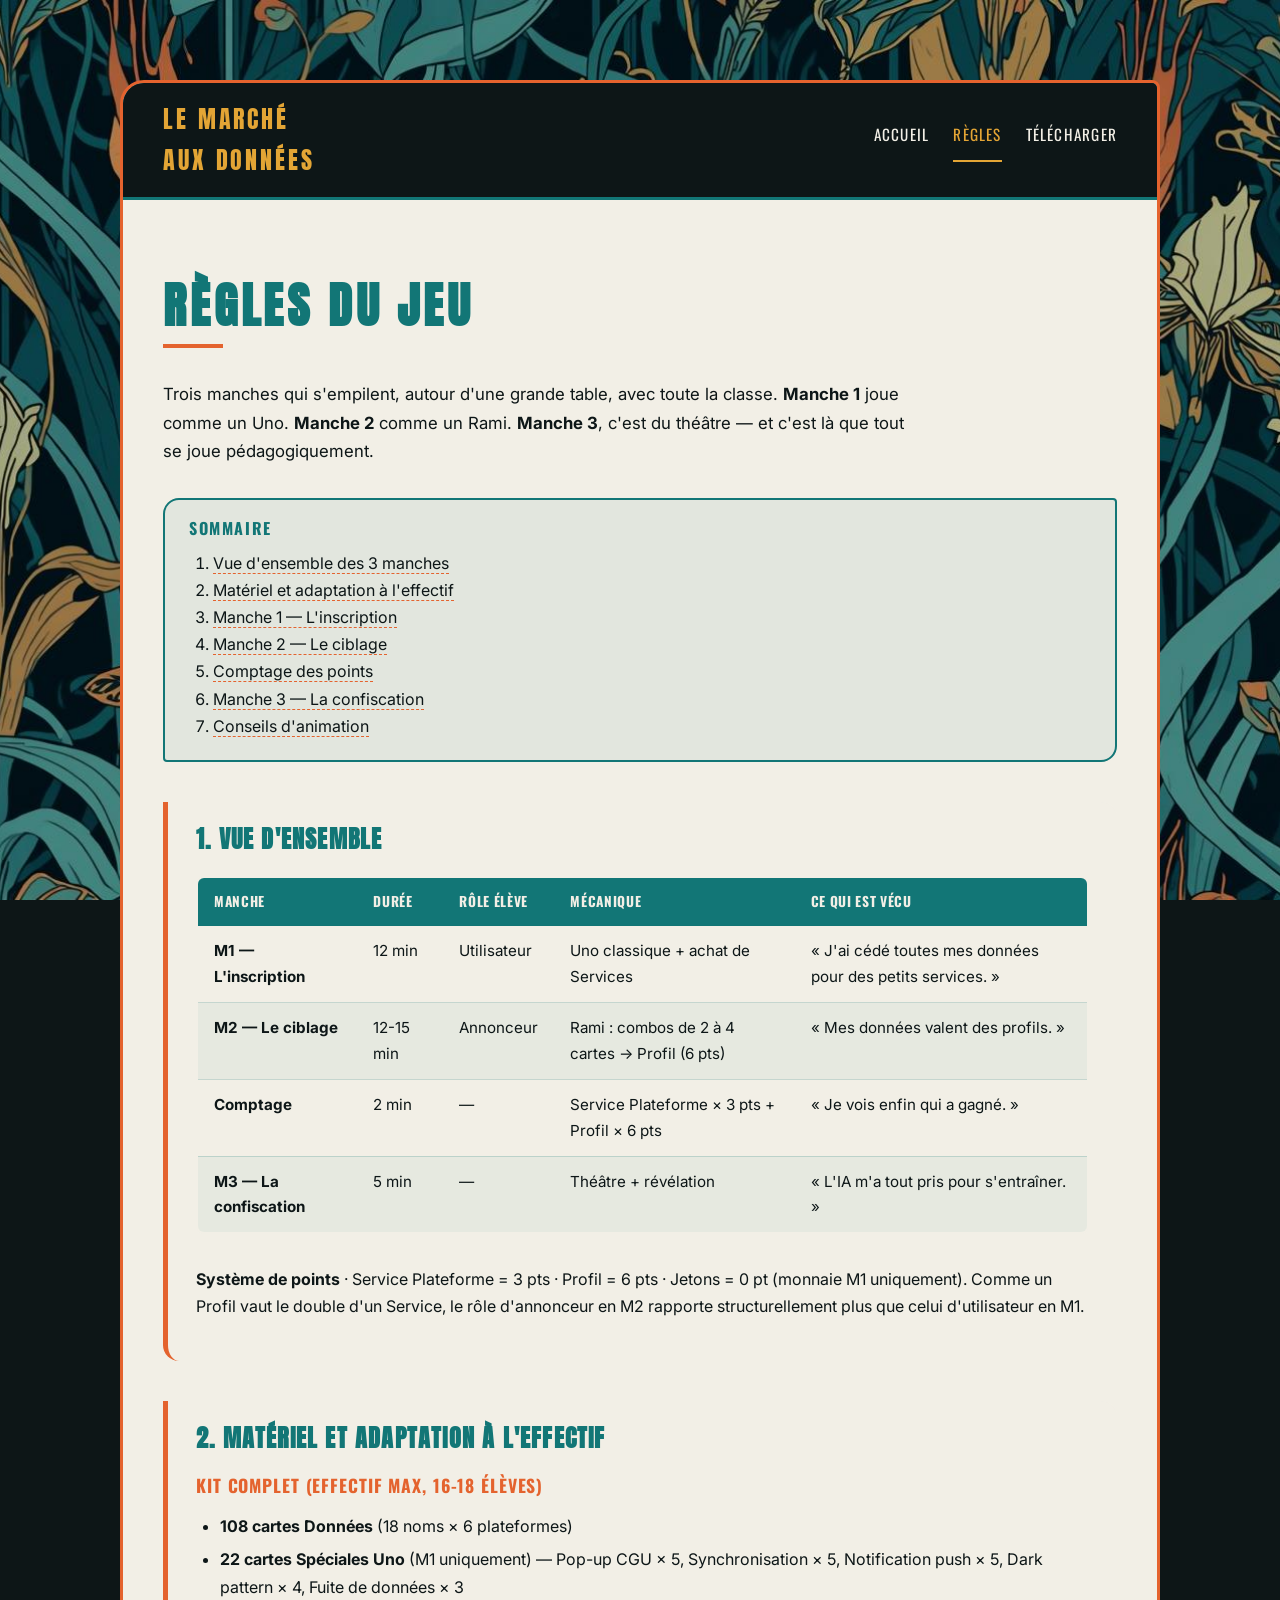
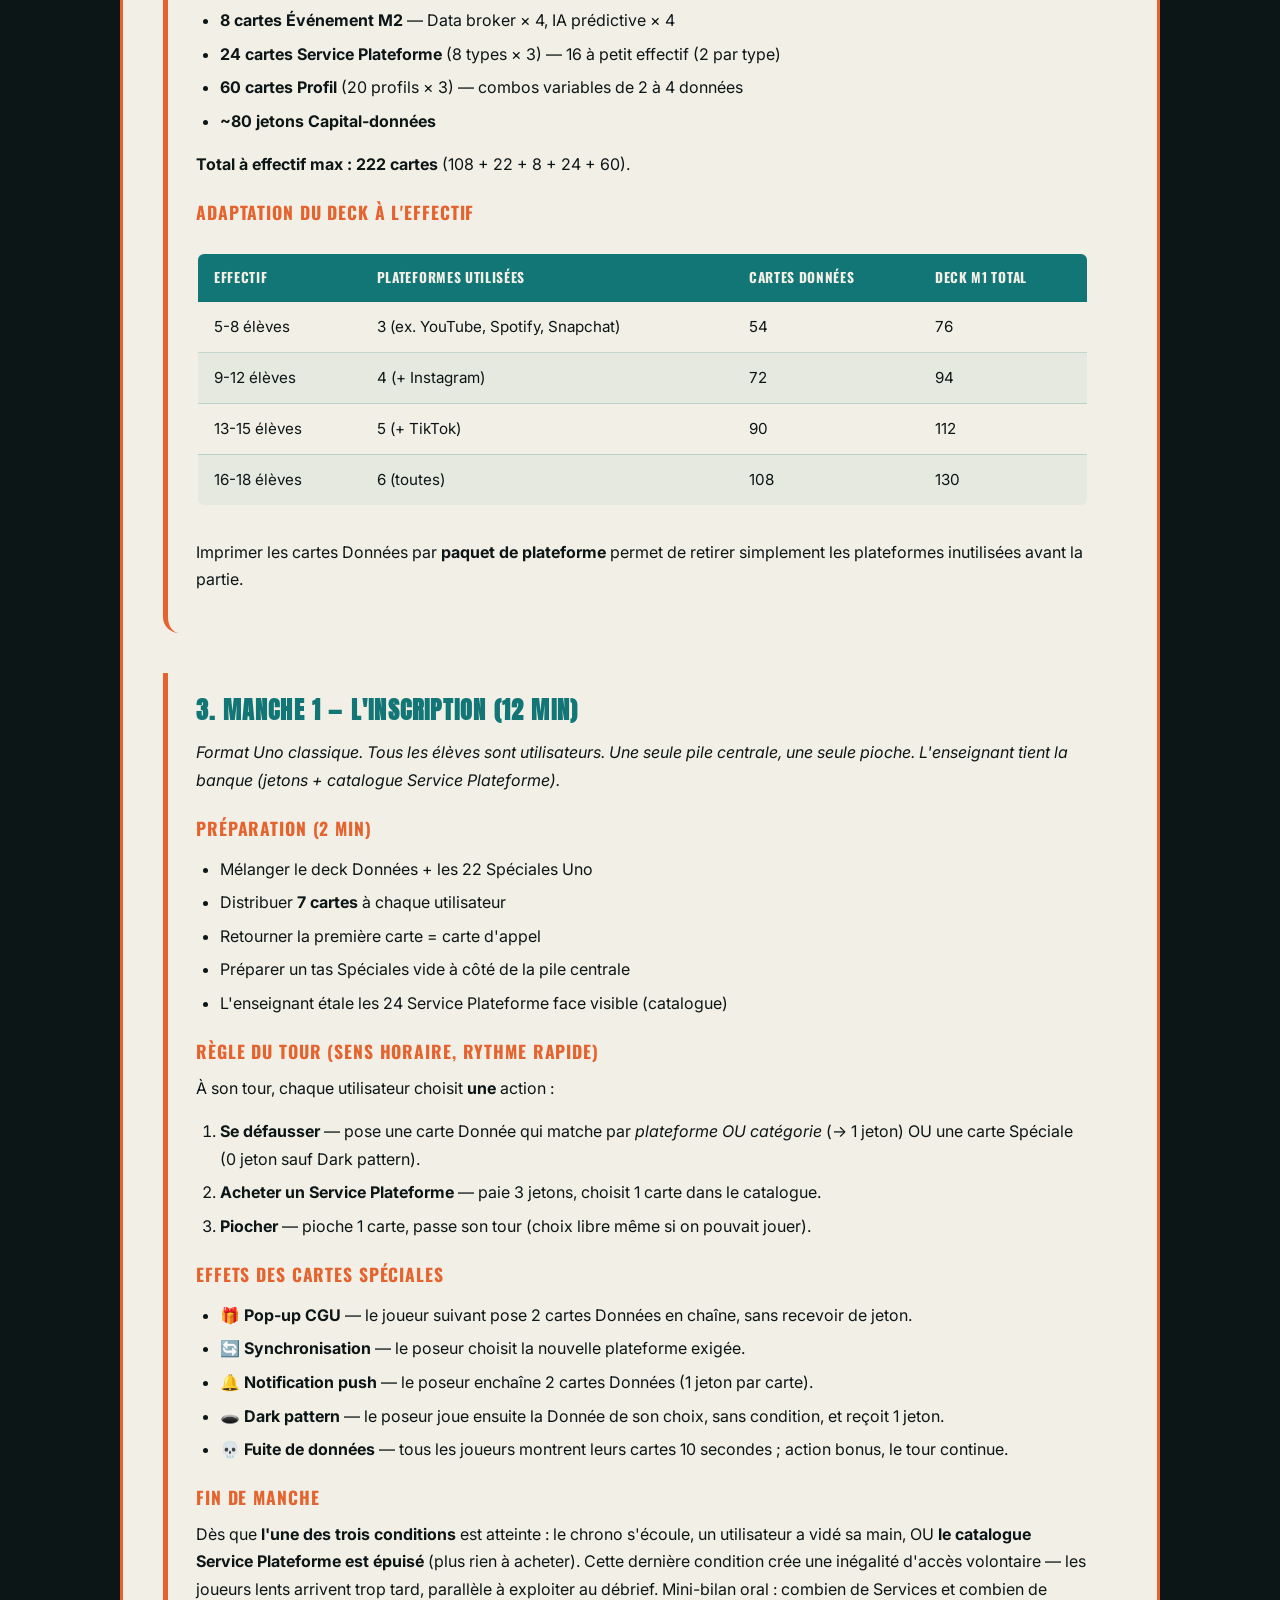
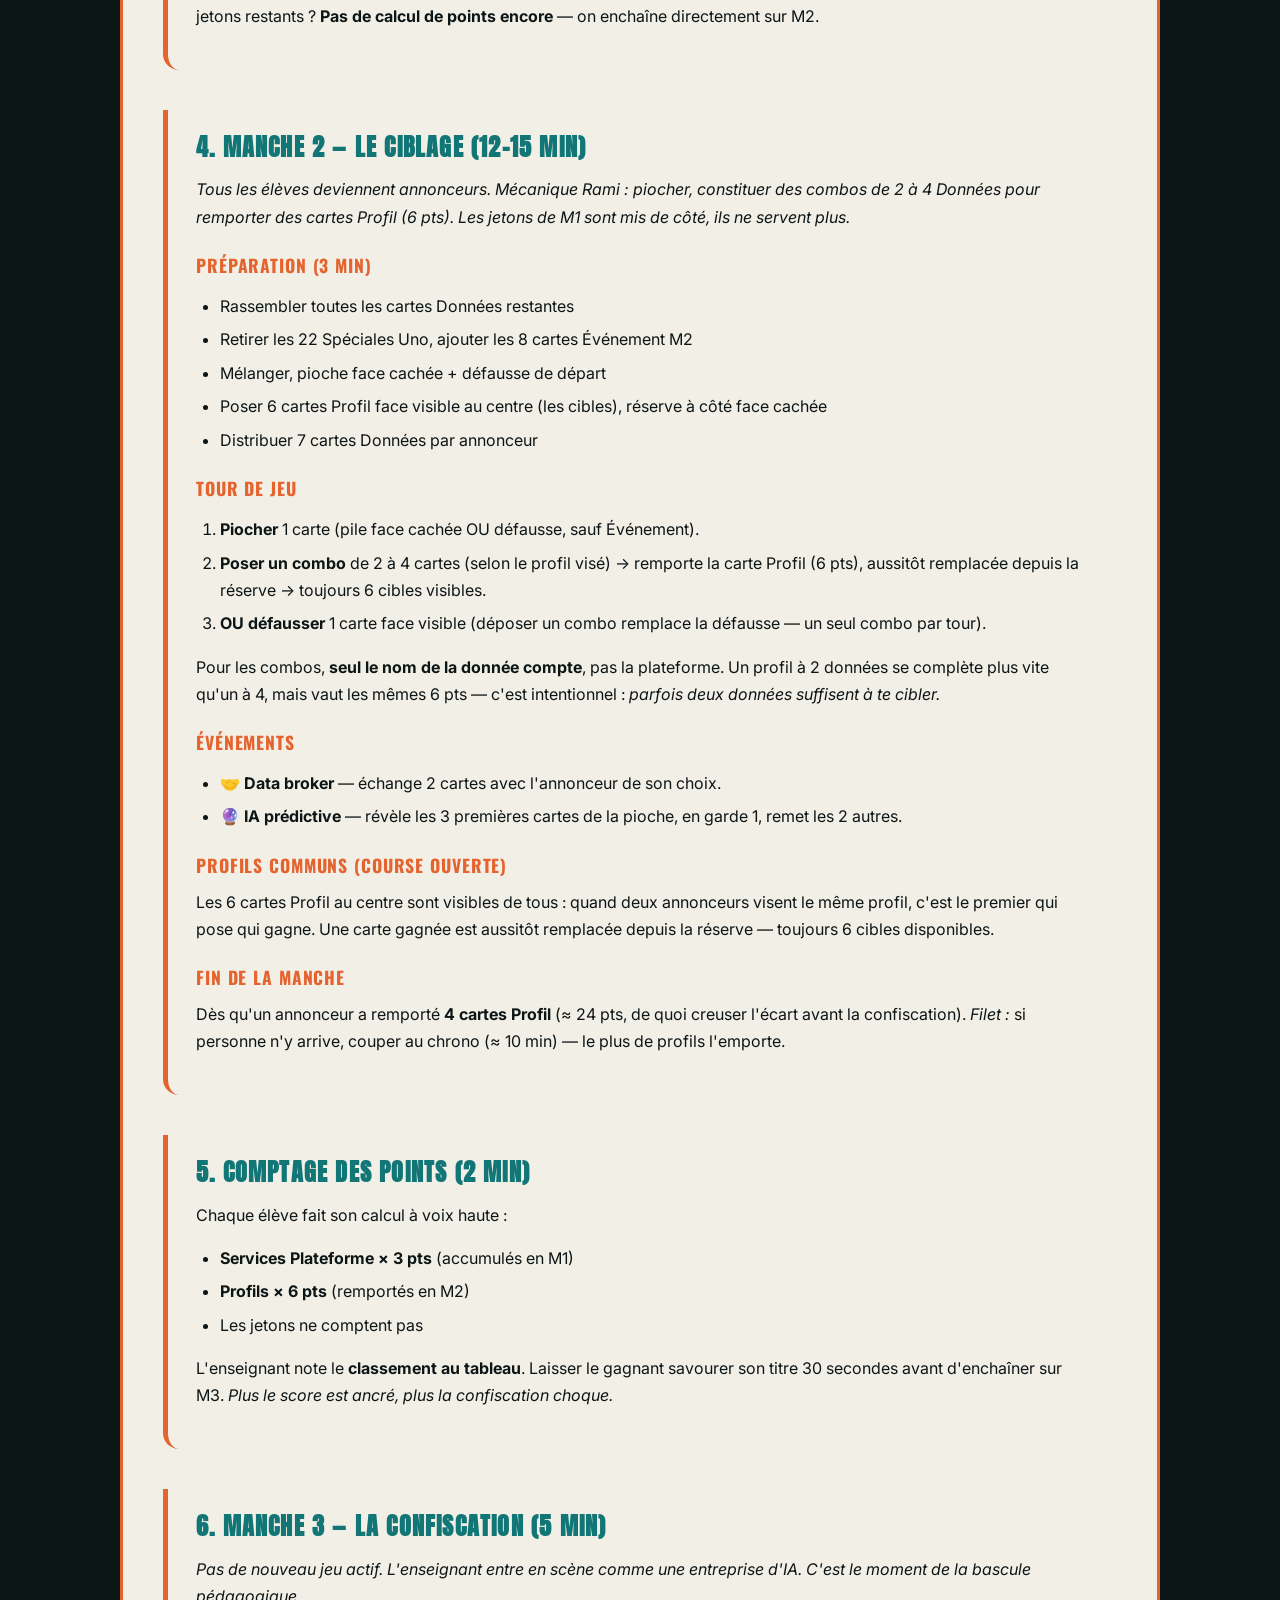
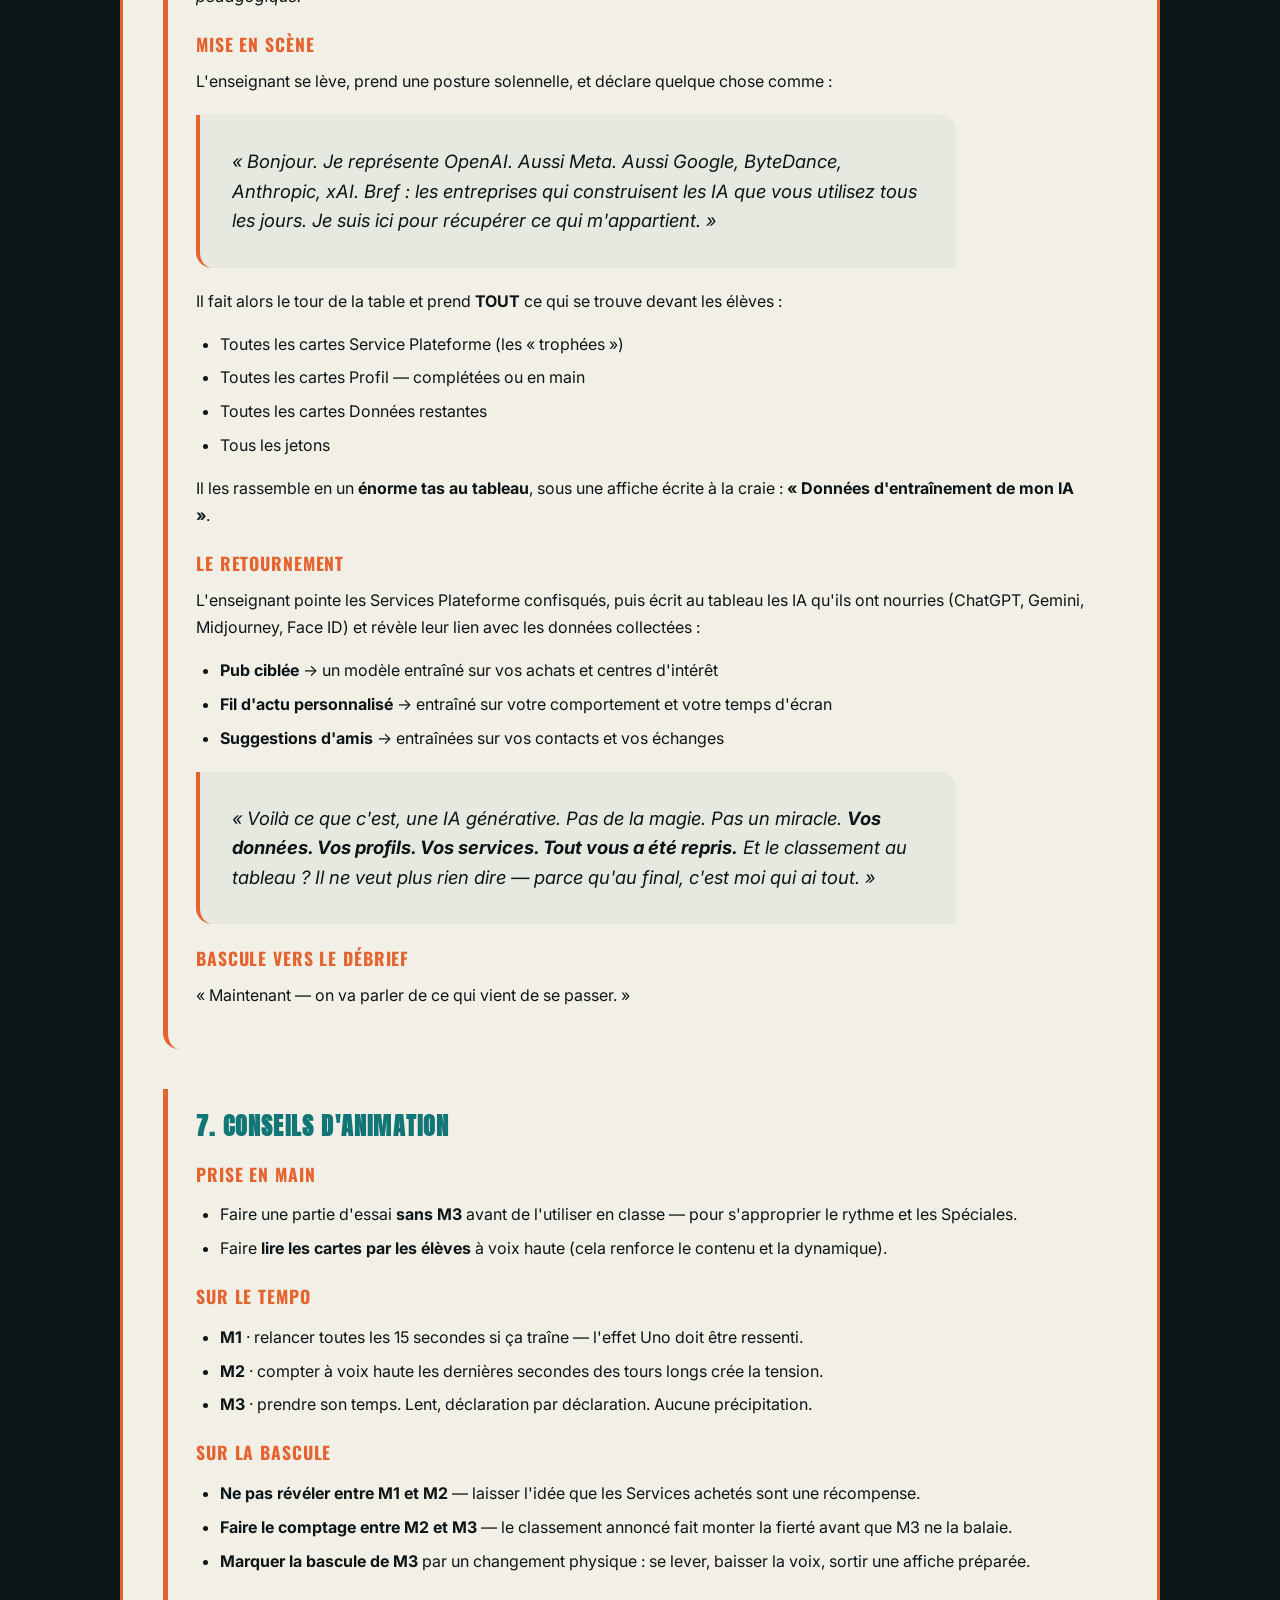
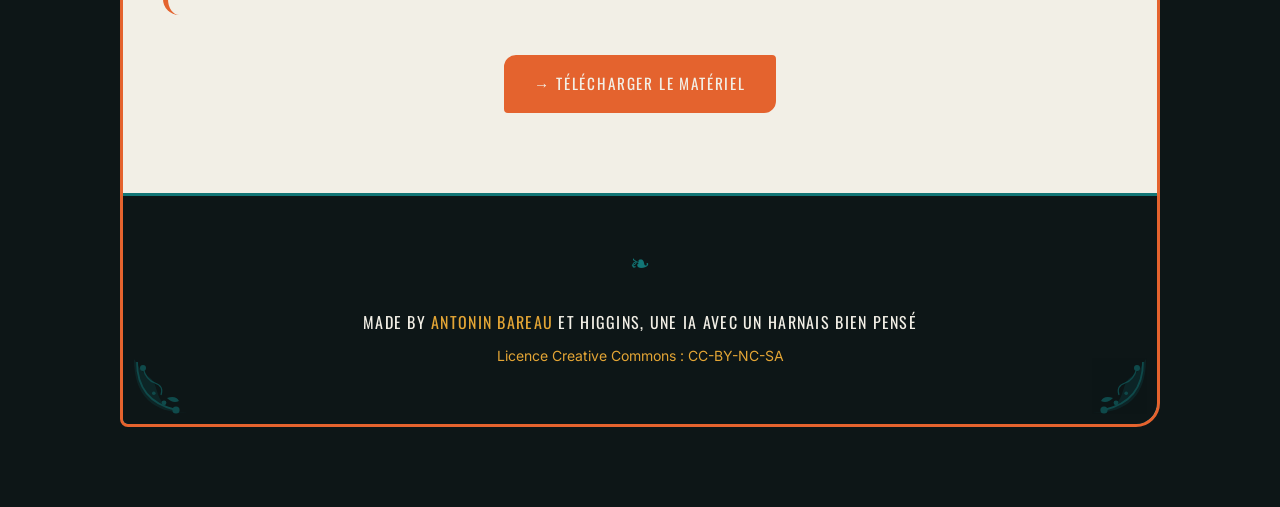
==== commit b9b00436: "Sync v2 du jeu : matériel à jour + téléchargements complets - Règles & manuel synchronisés v2 : 60 c" ====
--- a/regles.html
+++ b/regles.html
@@ -62,13 +62,13 @@
             </thead>
             <tbody>
               <tr><td><strong>M1 — L'inscription</strong></td><td>12 min</td><td>Utilisateur</td><td>Uno classique + achat de Services</td><td>« J'ai cédé toutes mes données pour des petits services. »</td></tr>
-              <tr><td><strong>M2 — Le ciblage</strong></td><td>12-15 min</td><td>Annonceur</td><td>Rami : combos de 4 cartes → Profil (6 pts)</td><td>« Mes données valent des profils. »</td></tr>
-              <tr><td><strong>Comptage</strong></td><td>2 min</td><td>—</td><td>Service × 3 pts + Profil × 6 pts</td><td>« Je vois enfin qui a gagné. »</td></tr>
+              <tr><td><strong>M2 — Le ciblage</strong></td><td>12-15 min</td><td>Annonceur</td><td>Rami : combos de 2 à 4 cartes → Profil (6 pts)</td><td>« Mes données valent des profils. »</td></tr>
+              <tr><td><strong>Comptage</strong></td><td>2 min</td><td>—</td><td>Service Plateforme × 3 pts + Profil × 6 pts</td><td>« Je vois enfin qui a gagné. »</td></tr>
               <tr><td><strong>M3 — La confiscation</strong></td><td>5 min</td><td>—</td><td>Théâtre + révélation</td><td>« L'IA m'a tout pris pour s'entraîner. »</td></tr>
             </tbody>
           </table>
         </div>
-        <p><strong>Système de points</strong> · Service IA = 3 pts · Profil = 6 pts · Jetons = 0 pt (monnaie M1 uniquement). Comme un Profil vaut le double d'un Service, le rôle d'annonceur en M2 rapporte structurellement plus que celui d'utilisateur en M1.</p>
+        <p><strong>Système de points</strong> · Service Plateforme = 3 pts · Profil = 6 pts · Jetons = 0 pt (monnaie M1 uniquement). Comme un Profil vaut le double d'un Service, le rôle d'annonceur en M2 rapporte structurellement plus que celui d'utilisateur en M1.</p>
       </div>
 
       <!-- Matériel -->
@@ -78,11 +78,12 @@
         <ul>
           <li><strong>108 cartes Données</strong> (18 noms × 6 plateformes)</li>
           <li><strong>22 cartes Spéciales Uno</strong> (M1 uniquement) — Pop-up CGU × 5, Synchronisation × 5, Notification push × 5, Dark pattern × 4, Fuite de données × 3</li>
-          <li><strong>6 cartes Événement M2</strong> — Data broker × 3, IA prédictive × 3</li>
-          <li><strong>24 cartes Service IA</strong> (8 types × 3)</li>
-          <li><strong>48 cartes Profil</strong> (16 profils × 3)</li>
+          <li><strong>8 cartes Événement M2</strong> — Data broker × 4, IA prédictive × 4</li>
+          <li><strong>24 cartes Service Plateforme</strong> (8 types × 3) — 16 à petit effectif (2 par type)</li>
+          <li><strong>60 cartes Profil</strong> (20 profils × 3) — combos variables de 2 à 4 données</li>
           <li><strong>~80 jetons Capital-données</strong></li>
         </ul>
+        <p><strong>Total à effectif max : 222 cartes</strong> (108 + 22 + 8 + 24 + 60).</p>
 
         <h4>Adaptation du deck à l'effectif</h4>
         <div class="retro-table-wrap">
@@ -102,7 +103,7 @@
       <!-- M1 -->
       <div class="rules-block" id="m1">
         <h3>3. Manche 1 — L'inscription (12 min)</h3>
-        <p><em>Format Uno classique. Tous les élèves sont utilisateurs. Une seule pile centrale, une seule pioche. L'enseignant tient la banque (jetons + catalogue Service IA).</em></p>
+        <p><em>Format Uno classique. Tous les élèves sont utilisateurs. Une seule pile centrale, une seule pioche. L'enseignant tient la banque (jetons + catalogue Service Plateforme).</em></p>
 
         <h4>Préparation (2 min)</h4>
         <ul>
@@ -110,14 +111,14 @@
           <li>Distribuer <strong>7 cartes</strong> à chaque utilisateur</li>
           <li>Retourner la première carte = carte d'appel</li>
           <li>Préparer un tas Spéciales vide à côté de la pile centrale</li>
-          <li>L'enseignant étale les 24 Service IA face visible (catalogue)</li>
+          <li>L'enseignant étale les 24 Service Plateforme face visible (catalogue)</li>
         </ul>
 
         <h4>Règle du tour (sens horaire, rythme rapide)</h4>
         <p>À son tour, chaque utilisateur choisit <strong>une</strong> action :</p>
         <ol>
           <li><strong>Se défausser</strong> — pose une carte Donnée qui matche par <em>plateforme OU catégorie</em> (→ 1 jeton) OU une carte Spéciale (0 jeton sauf Dark pattern).</li>
-          <li><strong>Acheter un Service IA</strong> — paie 3 jetons, choisit 1 carte dans le catalogue.</li>
+          <li><strong>Acheter un Service Plateforme</strong> — paie 3 jetons, choisit 1 carte dans le catalogue.</li>
           <li><strong>Piocher</strong> — pioche 1 carte, passe son tour (choix libre même si on pouvait jouer).</li>
         </ol>
 
@@ -131,29 +132,30 @@
         </ul>
 
         <h4>Fin de manche</h4>
-        <p>Au signal du chrono OU dès qu'un utilisateur a vidé sa main. Mini-bilan oral : combien de Services et combien de jetons restants ? <strong>Pas de calcul de points encore</strong> — on enchaîne directement sur M2.</p>
+        <p>Dès que <strong>l'une des trois conditions</strong> est atteinte : le chrono s'écoule, un utilisateur a vidé sa main, OU <strong>le catalogue Service Plateforme est épuisé</strong> (plus rien à acheter). Cette dernière condition crée une inégalité d'accès volontaire — les joueurs lents arrivent trop tard, parallèle à exploiter au débrief. Mini-bilan oral : combien de Services et combien de jetons restants ? <strong>Pas de calcul de points encore</strong> — on enchaîne directement sur M2.</p>
       </div>
 
       <!-- M2 -->
       <div class="rules-block" id="m2">
         <h3>4. Manche 2 — Le ciblage (12-15 min)</h3>
-        <p><em>Tous les élèves deviennent annonceurs. Mécanique Rami : piocher, constituer des combos de 4 Données pour remporter des cartes Profil (6 pts). Les jetons de M1 sont mis de côté, ils ne servent plus.</em></p>
+        <p><em>Tous les élèves deviennent annonceurs. Mécanique Rami : piocher, constituer des combos de 2 à 4 Données pour remporter des cartes Profil (6 pts). Les jetons de M1 sont mis de côté, ils ne servent plus.</em></p>
 
         <h4>Préparation (3 min)</h4>
         <ul>
           <li>Rassembler toutes les cartes Données restantes</li>
-          <li>Retirer les 22 Spéciales Uno, ajouter les 6 cartes Événement M2</li>
+          <li>Retirer les 22 Spéciales Uno, ajouter les 8 cartes Événement M2</li>
           <li>Mélanger, pioche face cachée + défausse de départ</li>
+          <li>Poser 6 cartes Profil face visible au centre (les cibles), réserve à côté face cachée</li>
           <li>Distribuer 7 cartes Données par annonceur</li>
         </ul>
 
         <h4>Tour de jeu</h4>
         <ol>
           <li><strong>Piocher</strong> 1 carte (pile face cachée OU défausse, sauf Événement).</li>
-          <li><strong>Poser un combo</strong> de 4 cartes (optionnel) → Profil (6 pts).</li>
-          <li><strong>Défausser</strong> 1 carte face visible.</li>
+          <li><strong>Poser un combo</strong> de 2 à 4 cartes (selon le profil visé) → remporte la carte Profil (6 pts), aussitôt remplacée depuis la réserve → toujours 6 cibles visibles.</li>
+          <li><strong>OU défausser</strong> 1 carte face visible (déposer un combo remplace la défausse — un seul combo par tour).</li>
         </ol>
-        <p>Pour les combos, <strong>seul le nom de la donnée compte</strong>, pas la plateforme.</p>
+        <p>Pour les combos, <strong>seul le nom de la donnée compte</strong>, pas la plateforme. Un profil à 2 données se complète plus vite qu'un à 4, mais vaut les mêmes 6 pts — c'est intentionnel : <em>parfois deux données suffisent à te cibler.</em></p>
 
         <h4>Événements</h4>
         <ul>
@@ -161,11 +163,11 @@
           <li><strong>🔮 IA prédictive</strong> — révèle les 3 premières cartes de la pioche, en garde 1, remet les 2 autres.</li>
         </ul>
 
-        <h4>Deux versions</h4>
-        <ul>
-          <li><strong>Version A — Profils communs (simple)</strong> · 6 cartes Profil face visible au centre, course pour les compléter.</li>
-          <li><strong>Version B — Profils secrets (stratégique)</strong> · 2 cartes Profil distribuées à chaque annonceur, à garder cachées. Le bluff devient central.</li>
-        </ul>
+        <h4>Profils communs (course ouverte)</h4>
+        <p>Les 6 cartes Profil au centre sont visibles de tous : quand deux annonceurs visent le même profil, c'est le premier qui pose qui gagne. Une carte gagnée est aussitôt remplacée depuis la réserve — toujours 6 cibles disponibles.</p>
+
+        <h4>Fin de la manche</h4>
+        <p>Dès qu'un annonceur a remporté <strong>4 cartes Profil</strong> (≈ 24 pts, de quoi creuser l'écart avant la confiscation). <em>Filet :</em> si personne n'y arrive, couper au chrono (≈ 10 min) — le plus de profils l'emporte.</p>
       </div>
 
       <!-- Comptage -->
@@ -173,7 +175,7 @@
         <h3>5. Comptage des points (2 min)</h3>
         <p>Chaque élève fait son calcul à voix haute :</p>
         <ul>
-          <li><strong>Services IA × 3 pts</strong> (accumulés en M1)</li>
+          <li><strong>Services Plateforme × 3 pts</strong> (accumulés en M1)</li>
           <li><strong>Profils × 6 pts</strong> (remportés en M2)</li>
           <li>Les jetons ne comptent pas</li>
         </ul>
@@ -191,7 +193,7 @@
 
         <p>Il fait alors le tour de la table et prend <strong>TOUT</strong> ce qui se trouve devant les élèves :</p>
         <ul>
-          <li>Toutes les cartes Service IA (les « trophées »)</li>
+          <li>Toutes les cartes Service Plateforme (les « trophées »)</li>
           <li>Toutes les cartes Profil — complétées ou en main</li>
           <li>Toutes les cartes Données restantes</li>
           <li>Tous les jetons</li>
@@ -199,11 +201,11 @@
         <p>Il les rassemble en un <strong>énorme tas au tableau</strong>, sous une affiche écrite à la craie : <strong>« Données d'entraînement de mon IA »</strong>.</p>
 
         <h4>Le retournement</h4>
-        <p>L'enseignant pointe les Services IA confisqués et révèle, carte par carte, leur lien avec les données collectées :</p>
-        <ul>
-          <li><strong>Filtre beauté</strong> → entraîné avec les photos et selfies cédés</li>
-          <li><strong>Chatbot devoirs</strong> → entraîné en lisant les conversations</li>
-          <li><strong>Génération d'image</strong> → entraînée sur les photos publiées</li>
+        <p>L'enseignant pointe les Services Plateforme confisqués, puis écrit au tableau les IA qu'ils ont nourries (ChatGPT, Gemini, Midjourney, Face ID) et révèle leur lien avec les données collectées :</p>
+        <ul>
+          <li><strong>Pub ciblée</strong> → un modèle entraîné sur vos achats et centres d'intérêt</li>
+          <li><strong>Fil d'actu personnalisé</strong> → entraîné sur votre comportement et votre temps d'écran</li>
+          <li><strong>Suggestions d'amis</strong> → entraînées sur vos contacts et vos échanges</li>
         </ul>
         <blockquote class="retro-quote" style="margin: 1.25rem 0;">« Voilà ce que c'est, une IA générative. Pas de la magie. Pas un miracle. <strong>Vos données. Vos profils. Vos services. Tout vous a été repris.</strong> Et le classement au tableau ? Il ne veut plus rien dire — parce qu'au final, c'est moi qui ai tout. »</blockquote>
 
@@ -243,7 +245,7 @@
   <footer class="retro-footer">
     <p class="retro-footer-ornament">❧</p>
     <p class="retro-footer-credit">
-      Made by <a href="https://www.linkedin.com/in/antonin-bareau/" target="_blank" rel="noopener noreferrer" class="retro-footer-link">Antonin Bareau</a>
+      Made by <a href="https://www.linkedin.com/in/antonin-bareau/" target="_blank" rel="noopener noreferrer" class="retro-footer-link">Antonin Bareau</a> et Higgins, une IA avec un harnais bien pensé
     </p>
     <p class="retro-footer-licence">
       <a href="https://creativecommons.org/licenses/by-nc-sa/4.0/" target="_blank" rel="noopener noreferrer" class="retro-footer-link">Licence Creative Commons : CC-BY-NC-SA</a>
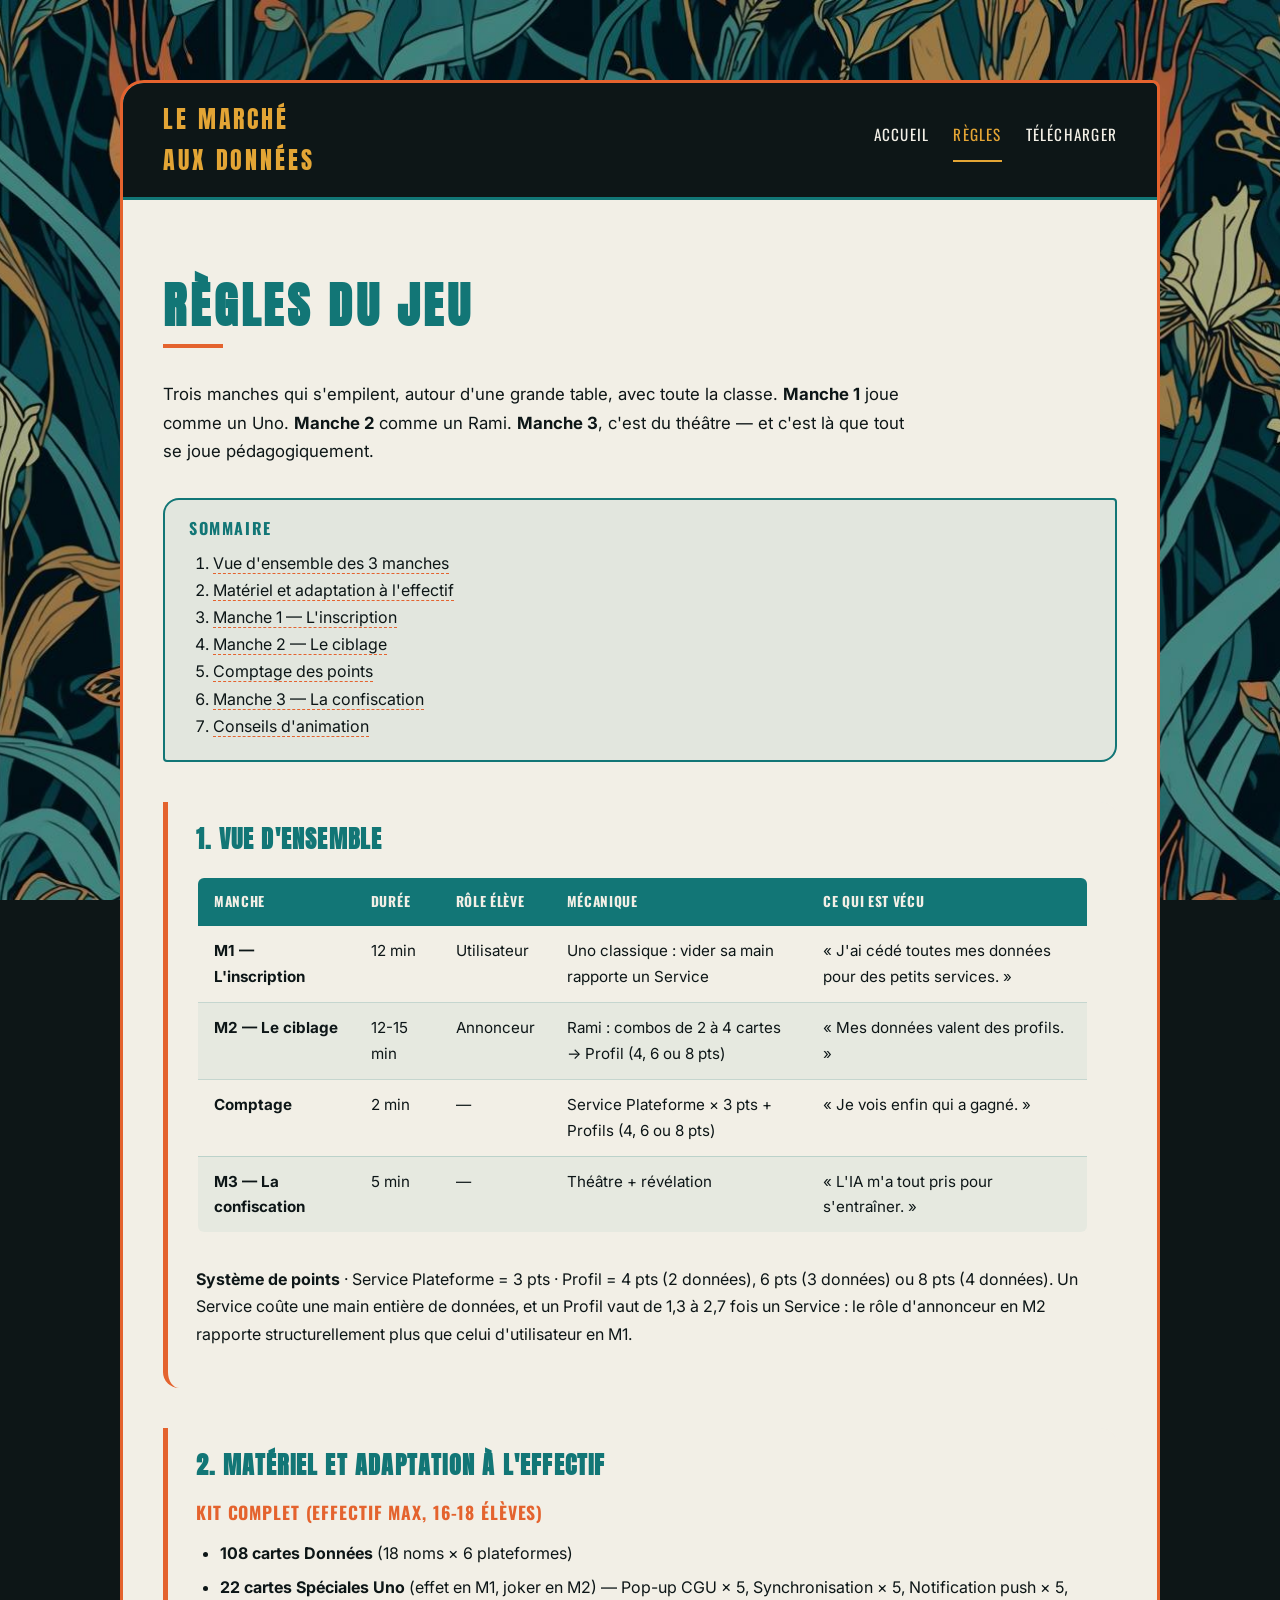
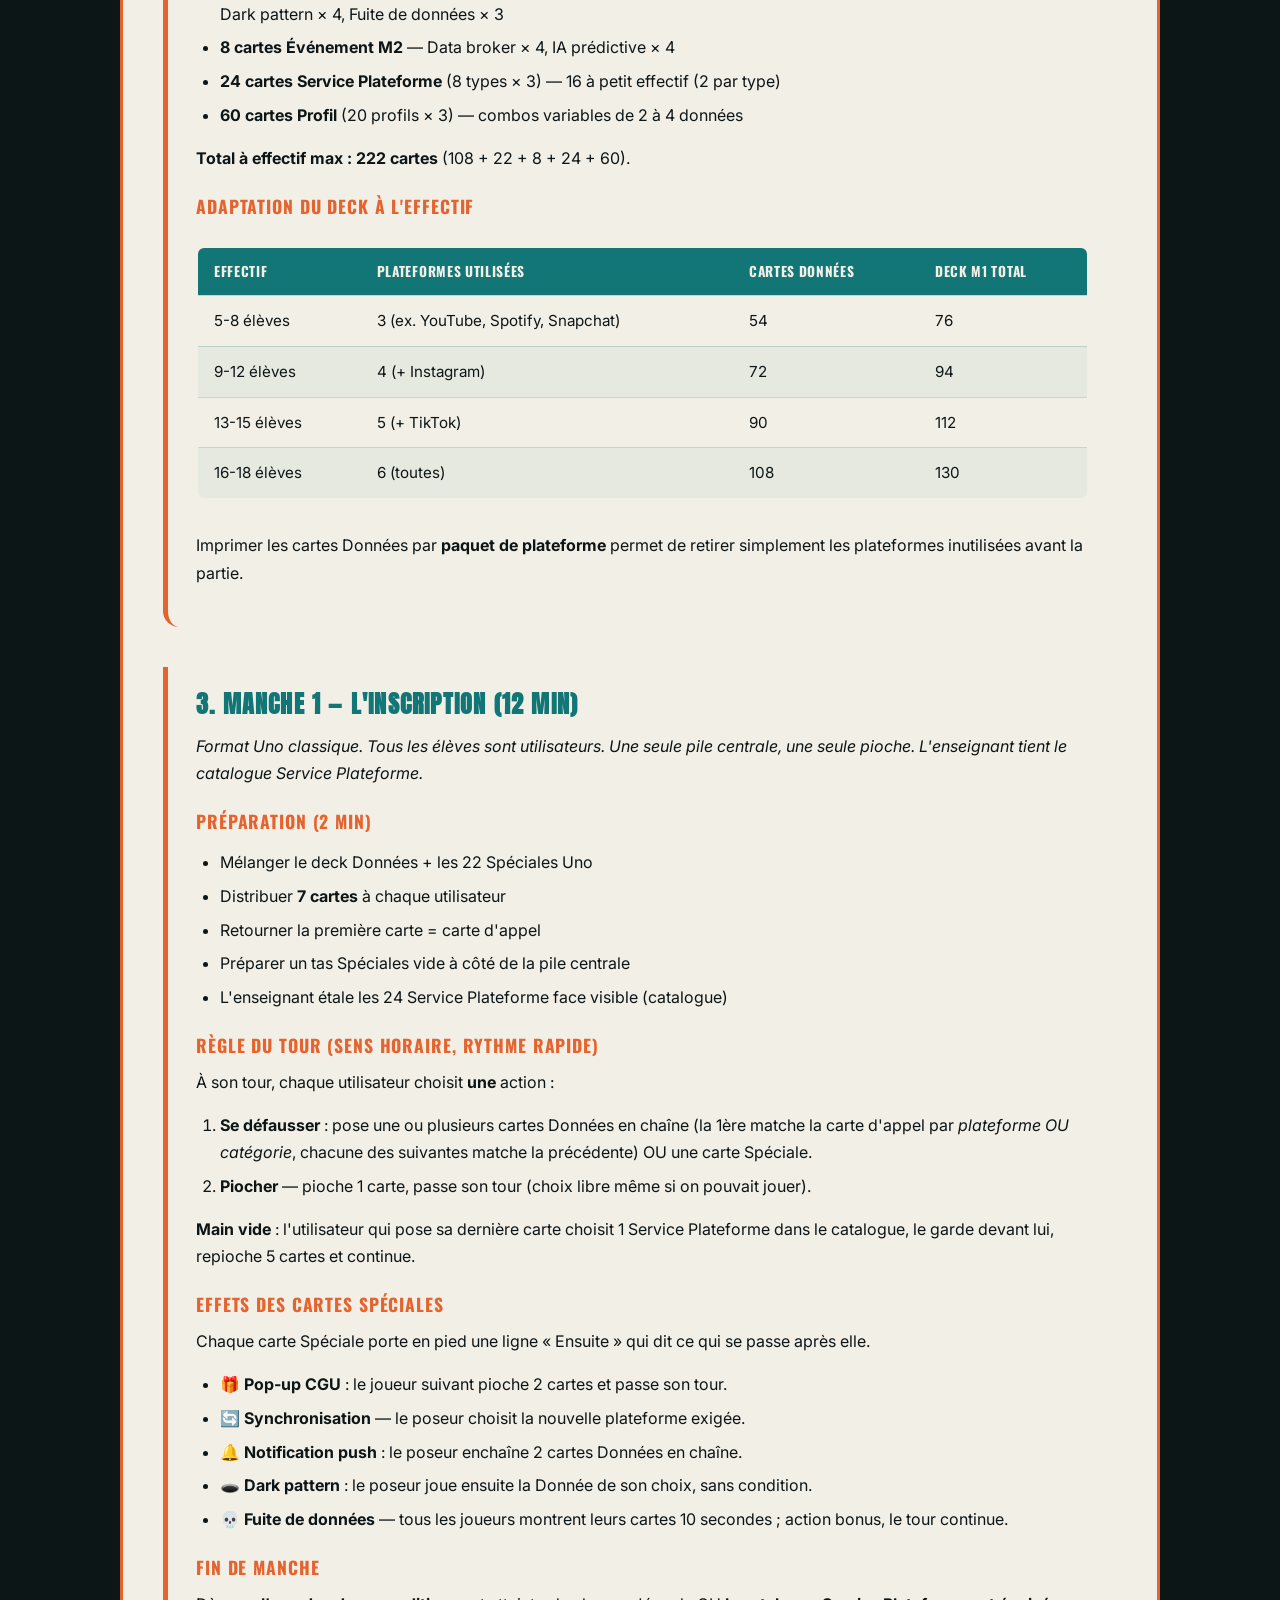
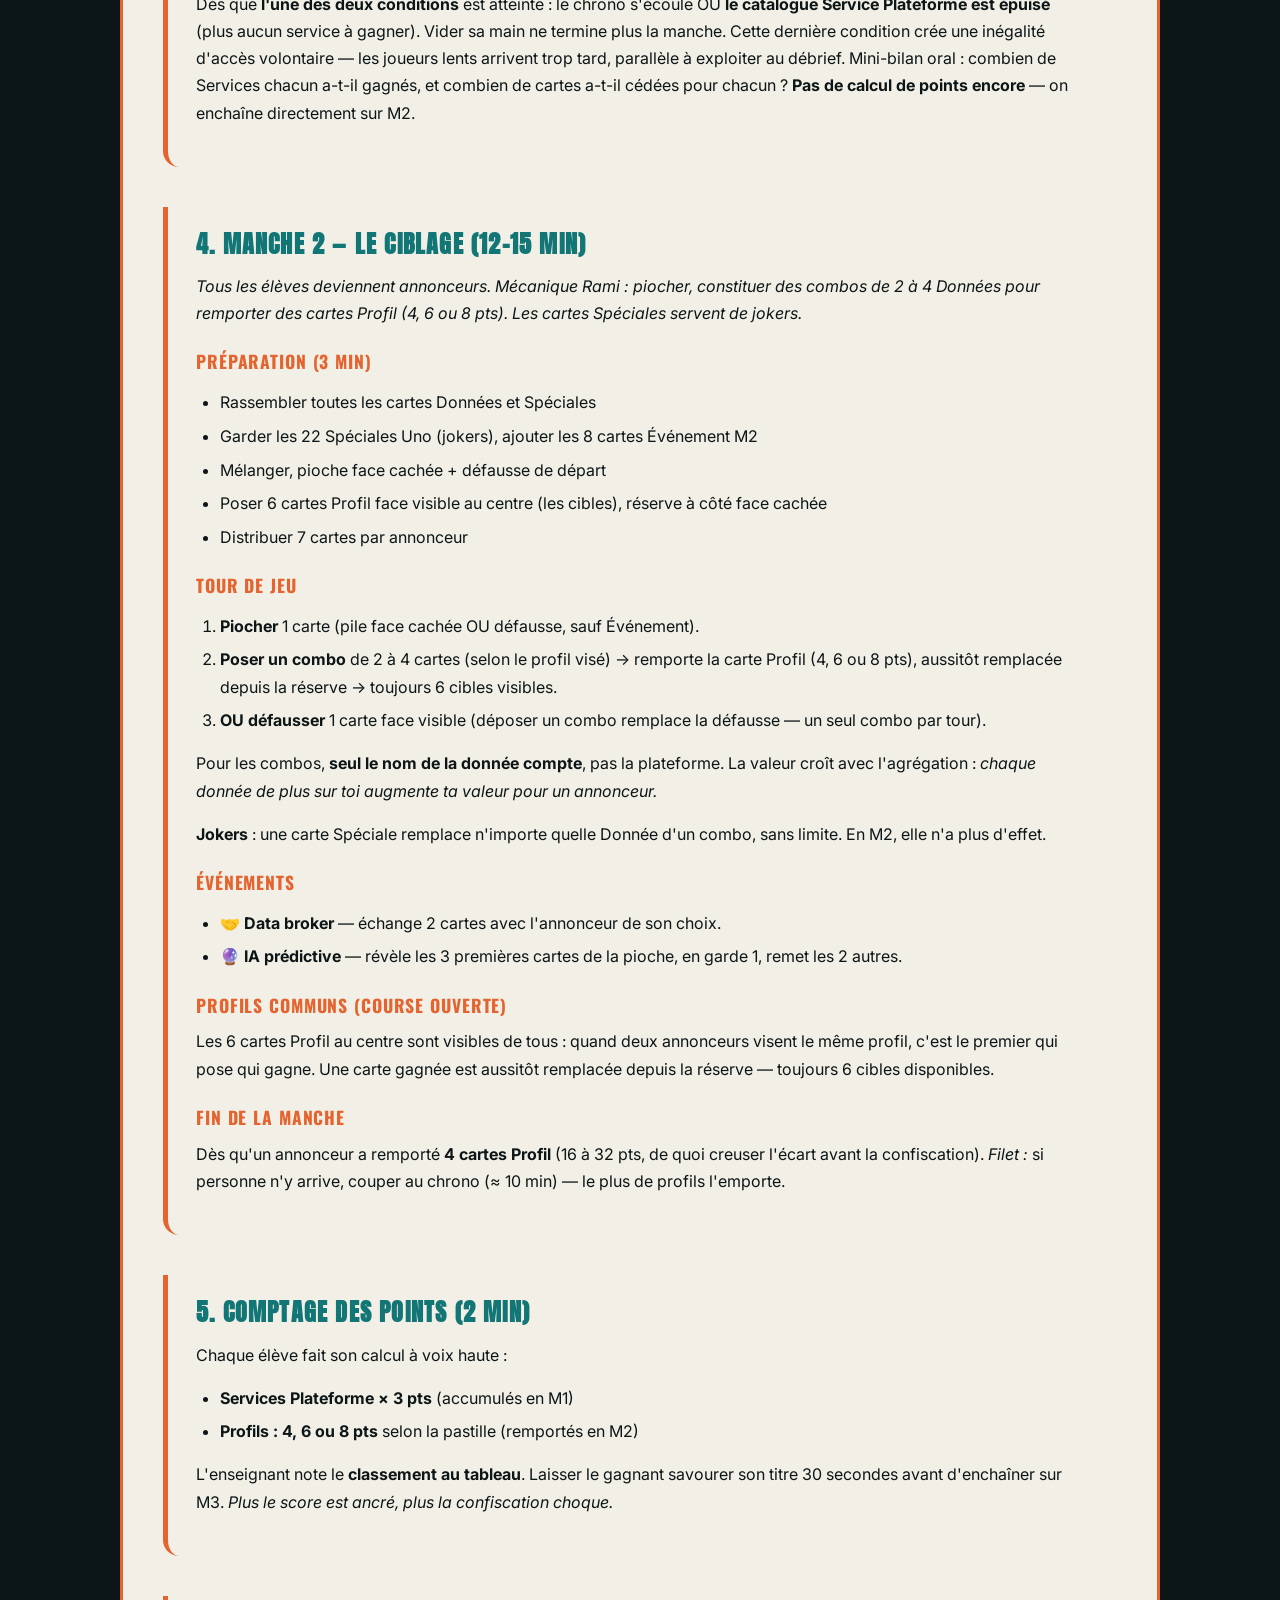
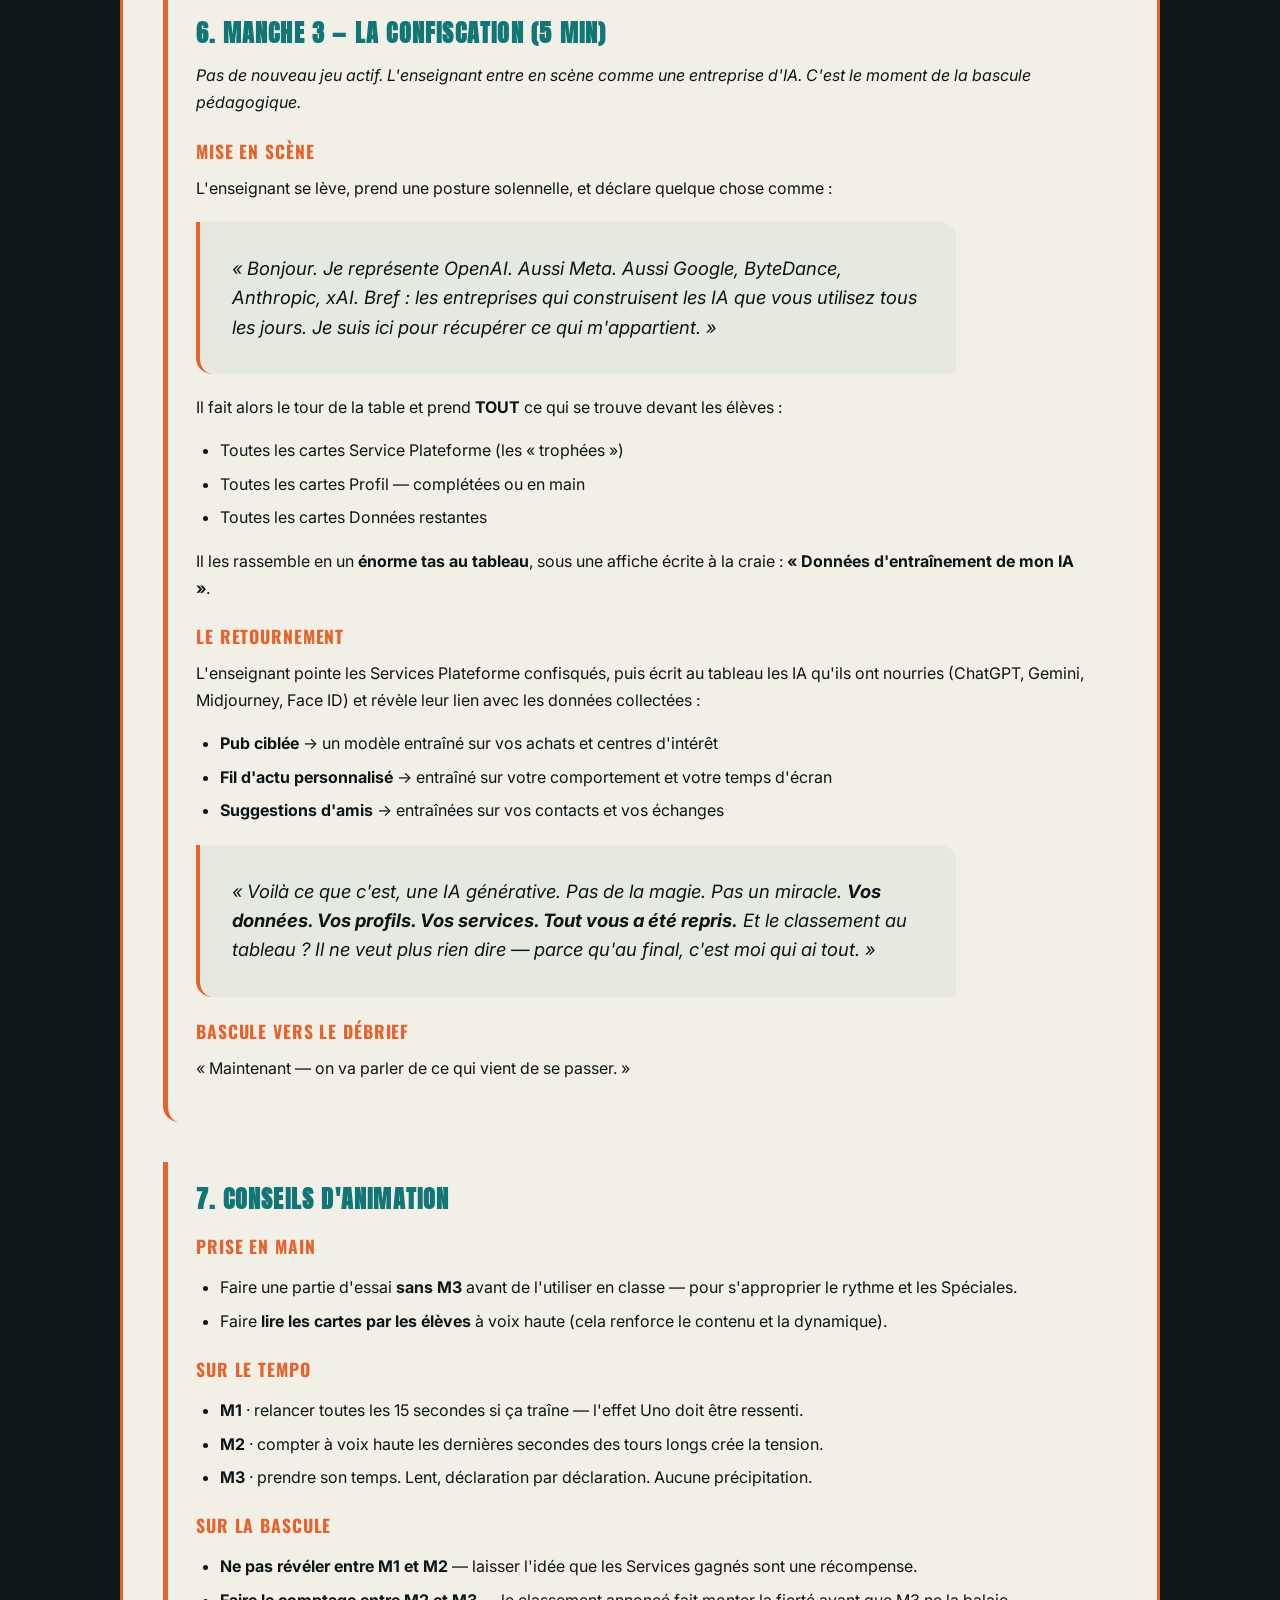
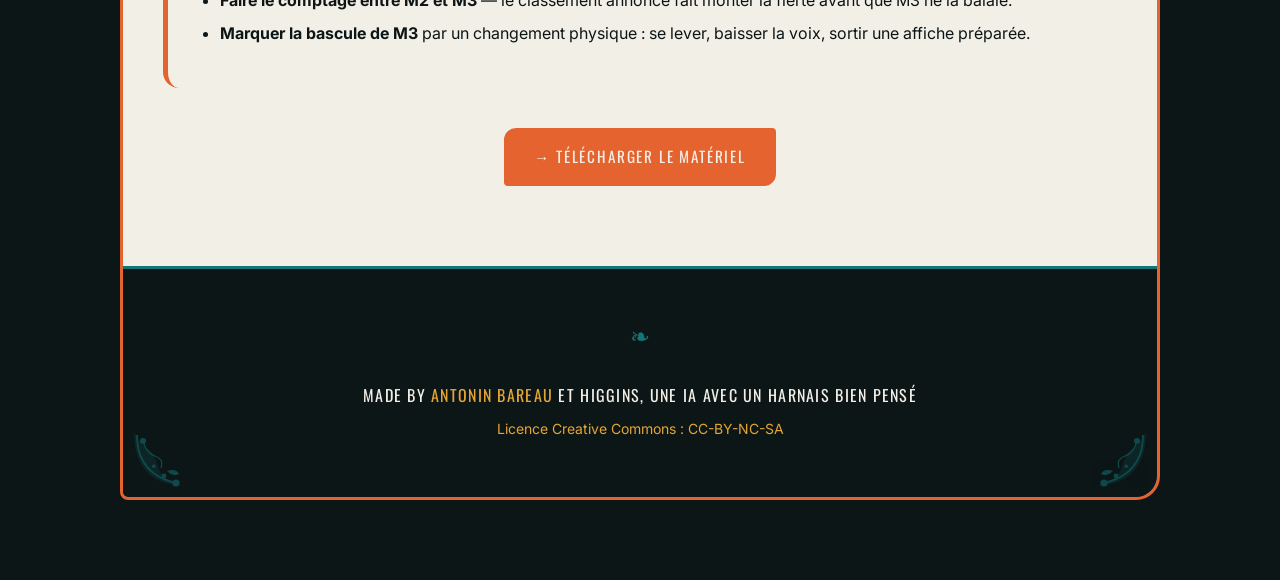
==== commit 939f1c6e: "Passage v3 du jeu : fin des jetons, Profils à 4/6/8 pts, jokers en M2 - Règles, accueil et télécharg" ====
--- a/regles.html
+++ b/regles.html
@@ -61,14 +61,14 @@
               <tr><th>Manche</th><th>Durée</th><th>Rôle élève</th><th>Mécanique</th><th>Ce qui est vécu</th></tr>
             </thead>
             <tbody>
-              <tr><td><strong>M1 — L'inscription</strong></td><td>12 min</td><td>Utilisateur</td><td>Uno classique + achat de Services</td><td>« J'ai cédé toutes mes données pour des petits services. »</td></tr>
-              <tr><td><strong>M2 — Le ciblage</strong></td><td>12-15 min</td><td>Annonceur</td><td>Rami : combos de 2 à 4 cartes → Profil (6 pts)</td><td>« Mes données valent des profils. »</td></tr>
-              <tr><td><strong>Comptage</strong></td><td>2 min</td><td>—</td><td>Service Plateforme × 3 pts + Profil × 6 pts</td><td>« Je vois enfin qui a gagné. »</td></tr>
+              <tr><td><strong>M1 — L'inscription</strong></td><td>12 min</td><td>Utilisateur</td><td>Uno classique : vider sa main rapporte un Service</td><td>« J'ai cédé toutes mes données pour des petits services. »</td></tr>
+              <tr><td><strong>M2 — Le ciblage</strong></td><td>12-15 min</td><td>Annonceur</td><td>Rami : combos de 2 à 4 cartes → Profil (4, 6 ou 8 pts)</td><td>« Mes données valent des profils. »</td></tr>
+              <tr><td><strong>Comptage</strong></td><td>2 min</td><td>—</td><td>Service Plateforme × 3 pts + Profils (4, 6 ou 8 pts)</td><td>« Je vois enfin qui a gagné. »</td></tr>
               <tr><td><strong>M3 — La confiscation</strong></td><td>5 min</td><td>—</td><td>Théâtre + révélation</td><td>« L'IA m'a tout pris pour s'entraîner. »</td></tr>
             </tbody>
           </table>
         </div>
-        <p><strong>Système de points</strong> · Service Plateforme = 3 pts · Profil = 6 pts · Jetons = 0 pt (monnaie M1 uniquement). Comme un Profil vaut le double d'un Service, le rôle d'annonceur en M2 rapporte structurellement plus que celui d'utilisateur en M1.</p>
+        <p><strong>Système de points</strong> · Service Plateforme = 3 pts · Profil = 4 pts (2 données), 6 pts (3 données) ou 8 pts (4 données). Un Service coûte une main entière de données, et un Profil vaut de 1,3 à 2,7 fois un Service : le rôle d'annonceur en M2 rapporte structurellement plus que celui d'utilisateur en M1.</p>
       </div>
 
       <!-- Matériel -->
@@ -77,11 +77,10 @@
         <h4>Kit complet (effectif max, 16-18 élèves)</h4>
         <ul>
           <li><strong>108 cartes Données</strong> (18 noms × 6 plateformes)</li>
-          <li><strong>22 cartes Spéciales Uno</strong> (M1 uniquement) — Pop-up CGU × 5, Synchronisation × 5, Notification push × 5, Dark pattern × 4, Fuite de données × 3</li>
+          <li><strong>22 cartes Spéciales Uno</strong> (effet en M1, joker en M2) — Pop-up CGU × 5, Synchronisation × 5, Notification push × 5, Dark pattern × 4, Fuite de données × 3</li>
           <li><strong>8 cartes Événement M2</strong> — Data broker × 4, IA prédictive × 4</li>
           <li><strong>24 cartes Service Plateforme</strong> (8 types × 3) — 16 à petit effectif (2 par type)</li>
           <li><strong>60 cartes Profil</strong> (20 profils × 3) — combos variables de 2 à 4 données</li>
-          <li><strong>~80 jetons Capital-données</strong></li>
         </ul>
         <p><strong>Total à effectif max : 222 cartes</strong> (108 + 22 + 8 + 24 + 60).</p>
 
@@ -103,7 +102,7 @@
       <!-- M1 -->
       <div class="rules-block" id="m1">
         <h3>3. Manche 1 — L'inscription (12 min)</h3>
-        <p><em>Format Uno classique. Tous les élèves sont utilisateurs. Une seule pile centrale, une seule pioche. L'enseignant tient la banque (jetons + catalogue Service Plateforme).</em></p>
+        <p><em>Format Uno classique. Tous les élèves sont utilisateurs. Une seule pile centrale, une seule pioche. L'enseignant tient le catalogue Service Plateforme.</em></p>
 
         <h4>Préparation (2 min)</h4>
         <ul>
@@ -117,45 +116,47 @@
         <h4>Règle du tour (sens horaire, rythme rapide)</h4>
         <p>À son tour, chaque utilisateur choisit <strong>une</strong> action :</p>
         <ol>
-          <li><strong>Se défausser</strong> — pose une carte Donnée qui matche par <em>plateforme OU catégorie</em> (→ 1 jeton) OU une carte Spéciale (0 jeton sauf Dark pattern).</li>
-          <li><strong>Acheter un Service Plateforme</strong> — paie 3 jetons, choisit 1 carte dans le catalogue.</li>
+          <li><strong>Se défausser</strong> : pose une ou plusieurs cartes Données en chaîne (la 1ère matche la carte d'appel par <em>plateforme OU catégorie</em>, chacune des suivantes matche la précédente) OU une carte Spéciale.</li>
           <li><strong>Piocher</strong> — pioche 1 carte, passe son tour (choix libre même si on pouvait jouer).</li>
         </ol>
+        <p><strong>Main vide</strong> : l'utilisateur qui pose sa dernière carte choisit 1 Service Plateforme dans le catalogue, le garde devant lui, repioche 5 cartes et continue.</p>
 
         <h4>Effets des cartes Spéciales</h4>
-        <ul>
-          <li><strong>🎁 Pop-up CGU</strong> — le joueur suivant pose 2 cartes Données en chaîne, sans recevoir de jeton.</li>
+        <p>Chaque carte Spéciale porte en pied une ligne « Ensuite » qui dit ce qui se passe après elle.</p>
+        <ul>
+          <li><strong>🎁 Pop-up CGU</strong> : le joueur suivant pioche 2 cartes et passe son tour.</li>
           <li><strong>🔄 Synchronisation</strong> — le poseur choisit la nouvelle plateforme exigée.</li>
-          <li><strong>🔔 Notification push</strong> — le poseur enchaîne 2 cartes Données (1 jeton par carte).</li>
-          <li><strong>🕳️ Dark pattern</strong> — le poseur joue ensuite la Donnée de son choix, sans condition, et reçoit 1 jeton.</li>
+          <li><strong>🔔 Notification push</strong> : le poseur enchaîne 2 cartes Données en chaîne.</li>
+          <li><strong>🕳️ Dark pattern</strong> : le poseur joue ensuite la Donnée de son choix, sans condition.</li>
           <li><strong>💀 Fuite de données</strong> — tous les joueurs montrent leurs cartes 10 secondes ; action bonus, le tour continue.</li>
         </ul>
 
         <h4>Fin de manche</h4>
-        <p>Dès que <strong>l'une des trois conditions</strong> est atteinte : le chrono s'écoule, un utilisateur a vidé sa main, OU <strong>le catalogue Service Plateforme est épuisé</strong> (plus rien à acheter). Cette dernière condition crée une inégalité d'accès volontaire — les joueurs lents arrivent trop tard, parallèle à exploiter au débrief. Mini-bilan oral : combien de Services et combien de jetons restants ? <strong>Pas de calcul de points encore</strong> — on enchaîne directement sur M2.</p>
+        <p>Dès que <strong>l'une des deux conditions</strong> est atteinte : le chrono s'écoule OU <strong>le catalogue Service Plateforme est épuisé</strong> (plus aucun service à gagner). Vider sa main ne termine plus la manche. Cette dernière condition crée une inégalité d'accès volontaire — les joueurs lents arrivent trop tard, parallèle à exploiter au débrief. Mini-bilan oral : combien de Services chacun a-t-il gagnés, et combien de cartes a-t-il cédées pour chacun ? <strong>Pas de calcul de points encore</strong> — on enchaîne directement sur M2.</p>
       </div>
 
       <!-- M2 -->
       <div class="rules-block" id="m2">
         <h3>4. Manche 2 — Le ciblage (12-15 min)</h3>
-        <p><em>Tous les élèves deviennent annonceurs. Mécanique Rami : piocher, constituer des combos de 2 à 4 Données pour remporter des cartes Profil (6 pts). Les jetons de M1 sont mis de côté, ils ne servent plus.</em></p>
+        <p><em>Tous les élèves deviennent annonceurs. Mécanique Rami : piocher, constituer des combos de 2 à 4 Données pour remporter des cartes Profil (4, 6 ou 8 pts). Les cartes Spéciales servent de jokers.</em></p>
 
         <h4>Préparation (3 min)</h4>
         <ul>
-          <li>Rassembler toutes les cartes Données restantes</li>
-          <li>Retirer les 22 Spéciales Uno, ajouter les 8 cartes Événement M2</li>
+          <li>Rassembler toutes les cartes Données et Spéciales</li>
+          <li>Garder les 22 Spéciales Uno (jokers), ajouter les 8 cartes Événement M2</li>
           <li>Mélanger, pioche face cachée + défausse de départ</li>
           <li>Poser 6 cartes Profil face visible au centre (les cibles), réserve à côté face cachée</li>
-          <li>Distribuer 7 cartes Données par annonceur</li>
+          <li>Distribuer 7 cartes par annonceur</li>
         </ul>
 
         <h4>Tour de jeu</h4>
         <ol>
           <li><strong>Piocher</strong> 1 carte (pile face cachée OU défausse, sauf Événement).</li>
-          <li><strong>Poser un combo</strong> de 2 à 4 cartes (selon le profil visé) → remporte la carte Profil (6 pts), aussitôt remplacée depuis la réserve → toujours 6 cibles visibles.</li>
+          <li><strong>Poser un combo</strong> de 2 à 4 cartes (selon le profil visé) → remporte la carte Profil (4, 6 ou 8 pts), aussitôt remplacée depuis la réserve → toujours 6 cibles visibles.</li>
           <li><strong>OU défausser</strong> 1 carte face visible (déposer un combo remplace la défausse — un seul combo par tour).</li>
         </ol>
-        <p>Pour les combos, <strong>seul le nom de la donnée compte</strong>, pas la plateforme. Un profil à 2 données se complète plus vite qu'un à 4, mais vaut les mêmes 6 pts — c'est intentionnel : <em>parfois deux données suffisent à te cibler.</em></p>
+        <p>Pour les combos, <strong>seul le nom de la donnée compte</strong>, pas la plateforme. La valeur croît avec l'agrégation : <em>chaque donnée de plus sur toi augmente ta valeur pour un annonceur.</em></p>
+        <p><strong>Jokers</strong> : une carte Spéciale remplace n'importe quelle Donnée d'un combo, sans limite. En M2, elle n'a plus d'effet.</p>
 
         <h4>Événements</h4>
         <ul>
@@ -167,7 +168,7 @@
         <p>Les 6 cartes Profil au centre sont visibles de tous : quand deux annonceurs visent le même profil, c'est le premier qui pose qui gagne. Une carte gagnée est aussitôt remplacée depuis la réserve — toujours 6 cibles disponibles.</p>
 
         <h4>Fin de la manche</h4>
-        <p>Dès qu'un annonceur a remporté <strong>4 cartes Profil</strong> (≈ 24 pts, de quoi creuser l'écart avant la confiscation). <em>Filet :</em> si personne n'y arrive, couper au chrono (≈ 10 min) — le plus de profils l'emporte.</p>
+        <p>Dès qu'un annonceur a remporté <strong>4 cartes Profil</strong> (16 à 32 pts, de quoi creuser l'écart avant la confiscation). <em>Filet :</em> si personne n'y arrive, couper au chrono (≈ 10 min) — le plus de profils l'emporte.</p>
       </div>
 
       <!-- Comptage -->
@@ -176,8 +177,7 @@
         <p>Chaque élève fait son calcul à voix haute :</p>
         <ul>
           <li><strong>Services Plateforme × 3 pts</strong> (accumulés en M1)</li>
-          <li><strong>Profils × 6 pts</strong> (remportés en M2)</li>
-          <li>Les jetons ne comptent pas</li>
+          <li><strong>Profils : 4, 6 ou 8 pts</strong> selon la pastille (remportés en M2)</li>
         </ul>
         <p>L'enseignant note le <strong>classement au tableau</strong>. Laisser le gagnant savourer son titre 30 secondes avant d'enchaîner sur M3. <em>Plus le score est ancré, plus la confiscation choque.</em></p>
       </div>
@@ -196,7 +196,6 @@
           <li>Toutes les cartes Service Plateforme (les « trophées »)</li>
           <li>Toutes les cartes Profil — complétées ou en main</li>
           <li>Toutes les cartes Données restantes</li>
-          <li>Tous les jetons</li>
         </ul>
         <p>Il les rassemble en un <strong>énorme tas au tableau</strong>, sous une affiche écrite à la craie : <strong>« Données d'entraînement de mon IA »</strong>.</p>
 
@@ -229,7 +228,7 @@
         </ul>
         <h4>Sur la bascule</h4>
         <ul>
-          <li><strong>Ne pas révéler entre M1 et M2</strong> — laisser l'idée que les Services achetés sont une récompense.</li>
+          <li><strong>Ne pas révéler entre M1 et M2</strong> — laisser l'idée que les Services gagnés sont une récompense.</li>
           <li><strong>Faire le comptage entre M2 et M3</strong> — le classement annoncé fait monter la fierté avant que M3 ne la balaie.</li>
           <li><strong>Marquer la bascule de M3</strong> par un changement physique : se lever, baisser la voix, sortir une affiche préparée.</li>
         </ul>
